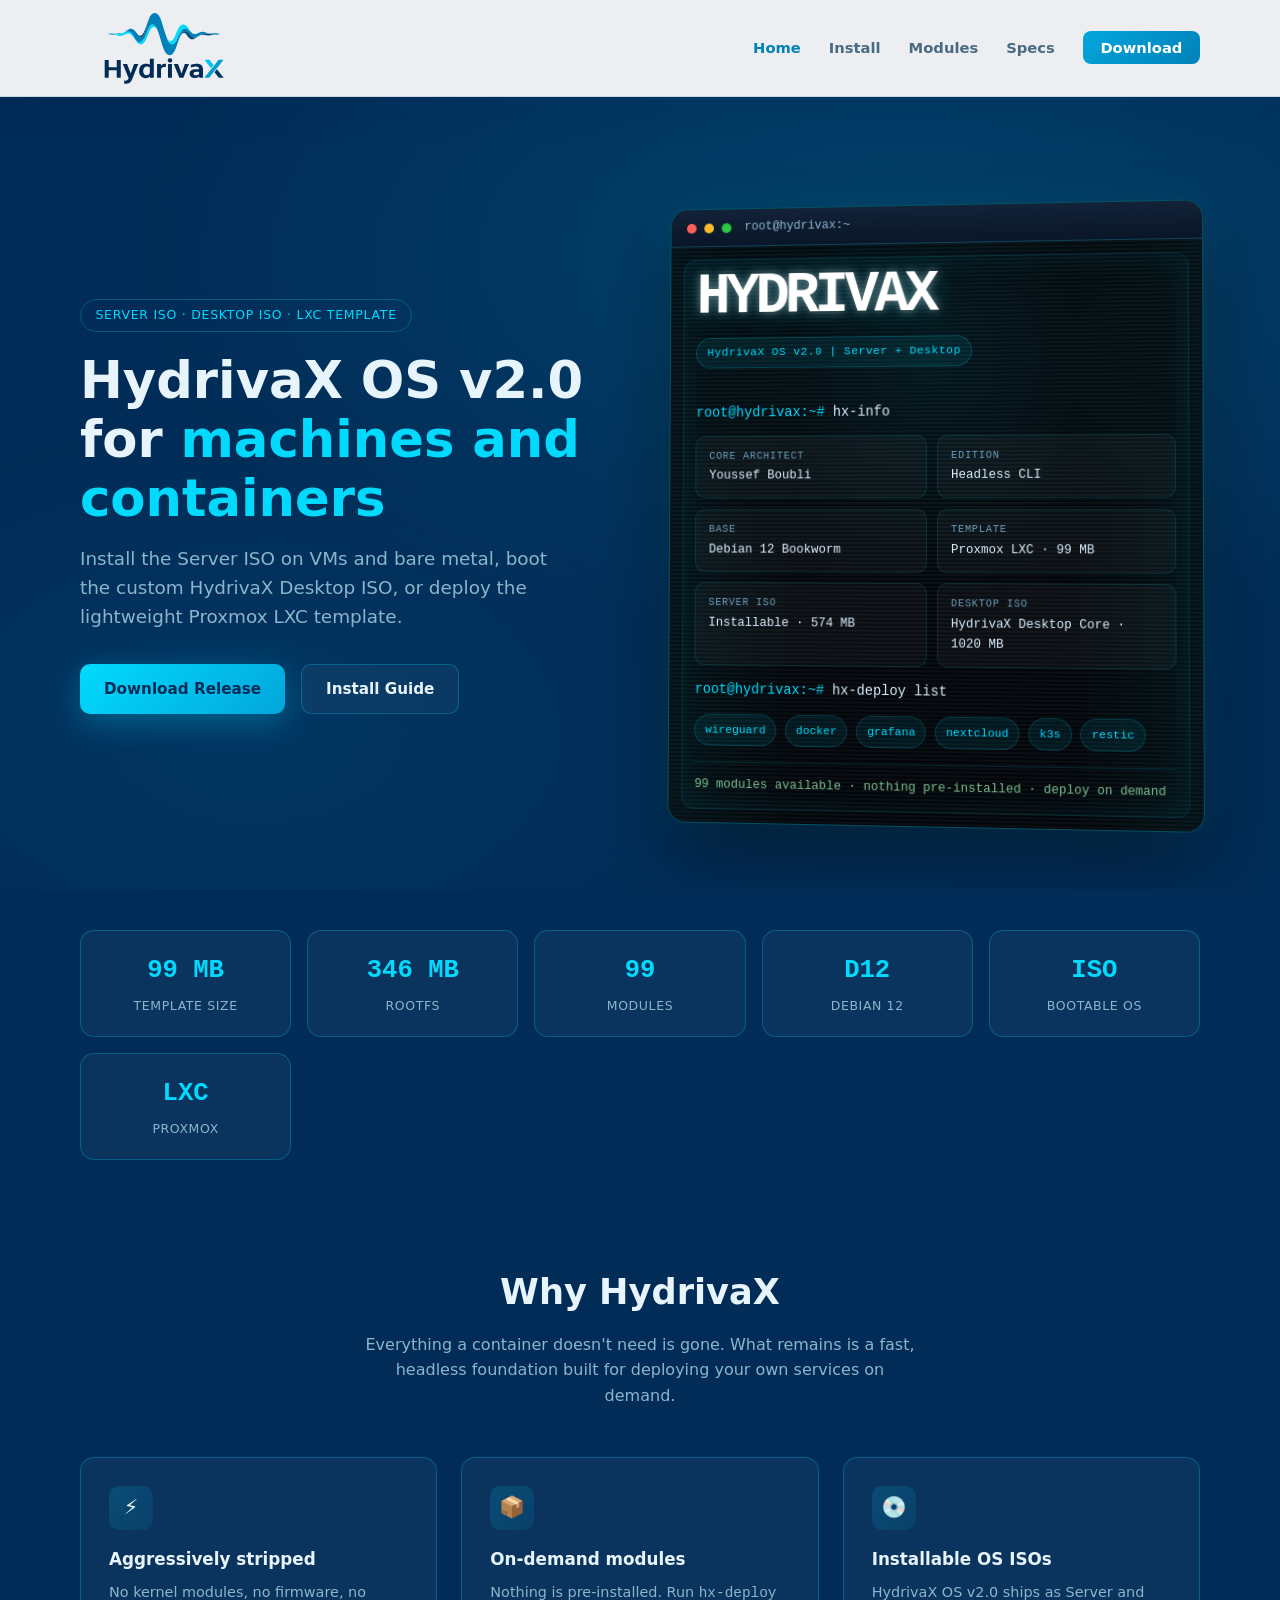
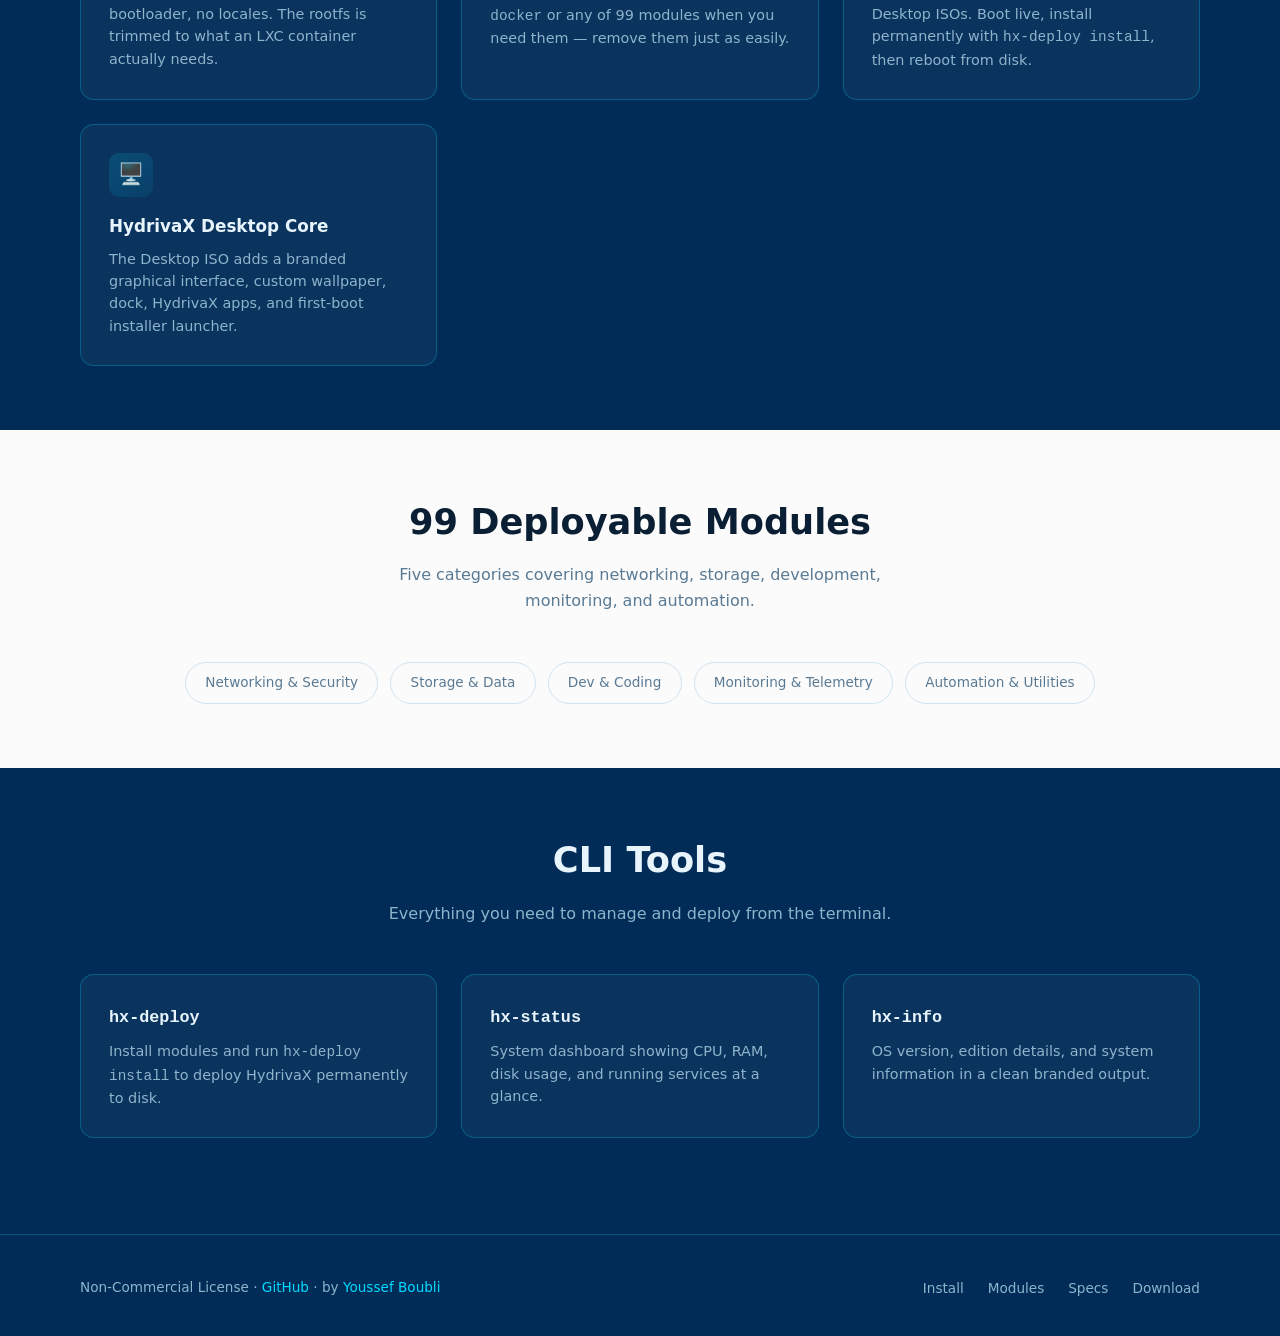
==== docs/index.html @ 2fdd62e4 "Release HydrivaX OS v2.0 server and desktop ISOs" ====
<!DOCTYPE html>
<html lang="en">
<head>
  <meta charset="UTF-8">
  <meta name="viewport" content="width=device-width, initial-scale=1.0">
  <title>HydrivaX — Lightweight Server, Desktop, and LXC Infrastructure OS</title>
  <meta name="description" content="HydrivaX OS v2.0 ships as installable Server and Desktop ISOs plus a Proxmox LXC template.">
  <meta property="og:title" content="HydrivaX">
  <meta property="og:description" content="Installable HydrivaX OS v2.0 Server/Desktop ISOs and lightweight Proxmox LXC template.">
  <meta property="og:image" content="assets/images/og-image.svg">
  <link rel="icon" href="assets/images/favicon.svg" type="image/svg+xml">
  <link rel="stylesheet" href="css/styles.css">
</head>
<body>

<nav class="site-nav">
  <div class="container nav-inner">
    <a href="index.html" class="nav-brand" aria-label="HydrivaX home">
      <img src="assets/images/navbar-logo.svg" alt="HydrivaX">
    </a>
    <button class="nav-toggle" aria-label="Menu" onclick="document.querySelector('.nav-links').classList.toggle('open')">☰</button>
    <ul class="nav-links">
      <li><a href="index.html" class="active">Home</a></li>
      <li><a href="install.html">Install</a></li>
      <li><a href="modules.html">Modules</a></li>
      <li><a href="specs.html">Specs</a></li>
      <li><a href="download.html" class="nav-cta">Download</a></li>
    </ul>
  </div>
</nav>

<section class="hero">
  <div class="container hero-grid">
    <div class="hero-content">
      <span class="hero-badge">Server ISO · Desktop ISO · LXC Template</span>
      <h1>HydrivaX OS v2.0 for <span>machines and containers</span></h1>
      <p class="hero-tagline">Install the Server ISO on VMs and bare metal, boot the custom HydrivaX Desktop ISO, or deploy the lightweight Proxmox LXC template.</p>
      <div class="hero-actions">
        <a href="download.html" class="btn btn-primary">Download Release</a>
        <a href="install.html" class="btn btn-ghost">Install Guide</a>
      </div>
    </div>
    <div class="hero-visual cli-showcase terminal-frame hero-terminal">
      <div class="terminal-titlebar">
        <span></span><span></span><span></span>
        <strong>root@hydrivax:~</strong>
      </div>
      <div class="terminal-screen">
        <div class="terminal-content" aria-label="HydrivaX CLI preview">
          <div class="terminal-ascii">HYDRIVAX</div>
          <div class="terminal-subtitle">HydrivaX OS v2.0 | Server + Desktop</div>

          <div class="terminal-command"><span>root@hydrivax:~#</span> hx-info</div>
          <div class="terminal-output">
            <div><span>Core Architect</span> Youssef Boubli</div>
            <div><span>Edition</span> Headless CLI</div>
            <div><span>Base</span> Debian 12 Bookworm</div>
            <div><span>Template</span> Proxmox LXC · 99 MB</div>
            <div><span>Server ISO</span> Installable · 574 MB</div>
            <div><span>Desktop ISO</span> HydrivaX Desktop Core · 1020 MB</div>
          </div>

          <div class="terminal-command"><span>root@hydrivax:~#</span> hx-deploy list</div>
          <div class="terminal-modules">
            <span>wireguard</span>
            <span>docker</span>
            <span>grafana</span>
            <span>nextcloud</span>
            <span>k3s</span>
            <span>restic</span>
          </div>
          <div class="terminal-status">99 modules available · nothing pre-installed · deploy on demand</div>
        </div>
      </div>
    </div>
  </div>
</section>

<div class="container stats-bar">
  <div class="stat-card">
    <div class="stat-value">99 MB</div>
    <div class="stat-label">Template Size</div>
  </div>
  <div class="stat-card">
    <div class="stat-value">346 MB</div>
    <div class="stat-label">Rootfs</div>
  </div>
  <div class="stat-card">
    <div class="stat-value">99</div>
    <div class="stat-label">Modules</div>
  </div>
  <div class="stat-card">
    <div class="stat-value">D12</div>
    <div class="stat-label">Debian 12</div>
  </div>
  <div class="stat-card">
    <div class="stat-value">ISO</div>
    <div class="stat-label">Bootable OS</div>
  </div>
  <div class="stat-card">
    <div class="stat-value">LXC</div>
    <div class="stat-label">Proxmox</div>
  </div>
</div>

<section class="section">
  <div class="container">
    <div class="section-header">
      <h2>Why HydrivaX</h2>
      <p>Everything a container doesn't need is gone. What remains is a fast, headless foundation built for deploying your own services on demand.</p>
    </div>
    <div class="features-grid">
      <div class="feature-card">
        <div class="feature-icon">⚡</div>
        <h3>Aggressively stripped</h3>
        <p>No kernel modules, no firmware, no bootloader, no locales. The rootfs is trimmed to what an LXC container actually needs.</p>
      </div>
      <div class="feature-card">
        <div class="feature-icon">📦</div>
        <h3>On-demand modules</h3>
        <p>Nothing is pre-installed. Run <code>hx-deploy docker</code> or any of 99 modules when you need them — remove them just as easily.</p>
      </div>
      <div class="feature-card">
        <div class="feature-icon">💿</div>
        <h3>Installable OS ISOs</h3>
        <p>HydrivaX OS v2.0 ships as Server and Desktop ISOs. Boot live, install permanently with <code>hx-deploy install</code>, then reboot from disk.</p>
      </div>
      <div class="feature-card">
        <div class="feature-icon">🖥️</div>
        <h3>HydrivaX Desktop Core</h3>
        <p>The Desktop ISO adds a branded graphical interface, custom wallpaper, dock, HydrivaX apps, and first-boot installer launcher.</p>
      </div>
    </div>
  </div>
</section>

<section class="section section-light">
  <div class="container">
    <div class="section-header">
      <h2>99 Deployable Modules</h2>
      <p>Five categories covering networking, storage, development, monitoring, and automation.</p>
    </div>
    <div class="categories">
      <a href="modules.html#networking" class="category-pill">Networking &amp; Security</a>
      <a href="modules.html#storage" class="category-pill">Storage &amp; Data</a>
      <a href="modules.html#dev" class="category-pill">Dev &amp; Coding</a>
      <a href="modules.html#monitoring" class="category-pill">Monitoring &amp; Telemetry</a>
      <a href="modules.html#automation" class="category-pill">Automation &amp; Utilities</a>
    </div>
  </div>
</section>

<section class="section">
  <div class="container">
    <div class="section-header">
      <h2>CLI Tools</h2>
      <p>Everything you need to manage and deploy from the terminal.</p>
    </div>
    <div class="features-grid">
      <div class="feature-card">
        <h3><code>hx-deploy</code></h3>
        <p>Install modules and run <code>hx-deploy install</code> to deploy HydrivaX permanently to disk.</p>
      </div>
      <div class="feature-card">
        <h3><code>hx-status</code></h3>
        <p>System dashboard showing CPU, RAM, disk usage, and running services at a glance.</p>
      </div>
      <div class="feature-card">
        <h3><code>hx-info</code></h3>
        <p>OS version, edition details, and system information in a clean branded output.</p>
      </div>
    </div>
  </div>
</section>

<footer class="site-footer">
  <div class="container footer-inner">
    <p>Non-Commercial License · <a href="https://github.com/boubli/HydrivaX">GitHub</a> · by <a href="https://github.com/boubli">Youssef Boubli</a></p>
    <ul class="footer-links">
      <li><a href="install.html">Install</a></li>
      <li><a href="modules.html">Modules</a></li>
      <li><a href="specs.html">Specs</a></li>
      <li><a href="download.html">Download</a></li>
    </ul>
  </div>
</footer>

</body>
</html>
---- docs/css/styles.css ----
:root {
  --navy-deep: #012C57;
  --navy-mid: #013868;
  --navy-soft: #014C81;
  --cyan-bright: #01DAFE;
  --cyan-mid: #01C5F6;
  --cyan-deep: #03A6DC;
  --blue-accent: #0181B9;
  --bg-light: #FBFBFB;
  --bg-card: rgba(255, 255, 255, 0.04);
  --text-primary: #e8f4fc;
  --text-muted: #8eb4cc;
  --text-dark: #0a1f33;
  --border-glow: rgba(1, 218, 254, 0.25);
  --radius: 14px;
  --radius-lg: 22px;
  --shadow: 0 24px 80px rgba(1, 44, 87, 0.35);
  --font-sans: "Segoe UI", system-ui, -apple-system, sans-serif;
  --font-mono: "Cascadia Code", "JetBrains Mono", "Fira Code", Consolas, monospace;
}

*, *::before, *::after { box-sizing: border-box; margin: 0; padding: 0; }

html { scroll-behavior: smooth; }

body {
  font-family: var(--font-sans);
  background: var(--navy-deep);
  color: var(--text-primary);
  line-height: 1.6;
  min-height: 100vh;
}

a { color: var(--cyan-bright); text-decoration: none; transition: color 0.2s; }
a:hover { color: #fff; }

img { max-width: 100%; height: auto; display: block; }

.container {
  width: min(1120px, 92vw);
  margin: 0 auto;
}

/* ── Nav ── */
.site-nav {
  position: sticky;
  top: 0;
  z-index: 100;
  backdrop-filter: blur(18px);
  background: rgba(251, 251, 251, 0.94);
  border-bottom: 1px solid rgba(1, 76, 129, 0.14);
  box-shadow: 0 10px 40px rgba(1, 44, 87, 0.08);
}

.nav-inner {
  display: flex;
  align-items: center;
  justify-content: space-between;
  min-height: 92px;
  padding: 0.7rem 0;
  gap: 1.5rem;
}

.nav-brand {
  display: flex;
  align-items: center;
  flex-shrink: 0;
}

.nav-brand img {
  display: block;
  height: 74px;
  width: auto;
  max-width: none;
}

.nav-links {
  display: flex;
  gap: 1.75rem;
  list-style: none;
}

.nav-links a {
  color: #496a82;
  font-size: 0.92rem;
  font-weight: 650;
}

.nav-links a:hover,
.nav-links a.active { color: var(--blue-accent); }

.nav-cta {
  padding: 0.5rem 1.1rem;
  background: linear-gradient(135deg, var(--cyan-deep), var(--blue-accent));
  color: #fff !important;
  border-radius: 8px;
  font-size: 0.88rem;
  font-weight: 600;
}

.nav-cta:hover { opacity: 0.9; color: #fff !important; }

.nav-toggle {
  display: none;
  background: #fff;
  border: 1px solid #d0e4f0;
  color: var(--navy-deep);
  padding: 0.4rem 0.7rem;
  border-radius: 6px;
  cursor: pointer;
  font-size: 1.2rem;
}

/* ── Hero ── */
.hero {
  position: relative;
  padding: 5.6rem 0 4rem;
  overflow: hidden;
}

.hero::before {
  content: "";
  position: absolute;
  inset: 0;
  background:
    radial-gradient(ellipse 60% 50% at 70% 20%, rgba(1, 218, 254, 0.12), transparent),
    radial-gradient(ellipse 40% 40% at 20% 80%, rgba(3, 166, 220, 0.08), transparent);
  pointer-events: none;
}

.hero-grid {
  display: grid;
  grid-template-columns: 1fr 1fr;
  gap: 3rem;
  align-items: center;
  position: relative;
}

.hero-badge {
  display: inline-block;
  padding: 0.35rem 0.9rem;
  border: 1px solid var(--border-glow);
  border-radius: 999px;
  font-size: 0.78rem;
  color: var(--cyan-bright);
  letter-spacing: 0.06em;
  text-transform: uppercase;
  margin-bottom: 1.2rem;
}

.hero h1 {
  font-size: clamp(2.2rem, 5vw, 3.2rem);
  font-weight: 700;
  line-height: 1.15;
  margin-bottom: 1rem;
}

.hero h1 span { color: var(--cyan-bright); }

.hero-tagline {
  font-size: 1.15rem;
  color: var(--text-muted);
  max-width: 480px;
  margin-bottom: 2rem;
}

.hero-actions { display: flex; gap: 1rem; flex-wrap: wrap; }

.btn {
  display: inline-flex;
  align-items: center;
  gap: 0.5rem;
  padding: 0.75rem 1.5rem;
  border-radius: 10px;
  font-weight: 600;
  font-size: 0.95rem;
  transition: transform 0.2s, box-shadow 0.2s;
}

.btn:hover { transform: translateY(-2px); }

.btn-primary {
  background: linear-gradient(135deg, var(--cyan-bright), var(--cyan-deep));
  color: var(--navy-deep) !important;
  box-shadow: 0 8px 32px rgba(1, 218, 254, 0.3);
}

.btn-primary:hover { color: var(--navy-deep) !important; }

.btn-ghost {
  border: 1px solid var(--border-glow);
  color: var(--text-primary) !important;
  background: var(--bg-card);
}

.btn-ghost:hover { border-color: var(--cyan-bright); color: #fff !important; }

.hero-visual {
  position: relative;
}

.hero-visual::before {
  content: "";
  position: absolute;
  inset: -18px;
  z-index: -1;
  background:
    radial-gradient(circle at 70% 20%, rgba(1, 218, 254, 0.26), transparent 42%),
    linear-gradient(135deg, rgba(1, 218, 254, 0.16), rgba(1, 44, 87, 0));
  filter: blur(20px);
}

/* ── Stats ── */
.stats-bar {
  display: grid;
  grid-template-columns: repeat(5, 1fr);
  gap: 1rem;
  padding: 2.5rem 0;
}

.stat-card {
  text-align: center;
  padding: 1.25rem 0.75rem;
  background: var(--bg-card);
  border: 1px solid var(--border-glow);
  border-radius: var(--radius);
}

.stat-value {
  font-size: 1.6rem;
  font-weight: 700;
  color: var(--cyan-bright);
  font-family: var(--font-mono);
}

.stat-label {
  font-size: 0.78rem;
  color: var(--text-muted);
  margin-top: 0.25rem;
  text-transform: uppercase;
  letter-spacing: 0.05em;
}

/* ── Sections ── */
.section {
  padding: 4rem 0;
}

.section-light {
  background: var(--bg-light);
  color: var(--text-dark);
}

.section-light a { color: var(--blue-accent); }
.section-light a:hover { color: var(--navy-deep); }

.section-header {
  text-align: center;
  margin-bottom: 3rem;
}

.section-header h2 {
  font-size: clamp(1.6rem, 3vw, 2.2rem);
  margin-bottom: 0.75rem;
}

.section-header p {
  color: var(--text-muted);
  max-width: 560px;
  margin: 0 auto;
}

.section-light .section-header p { color: #5a7a94; }

/* ── Feature cards ── */
.features-grid {
  display: grid;
  grid-template-columns: repeat(3, 1fr);
  gap: 1.5rem;
}

.feature-card {
  padding: 1.75rem;
  background: var(--bg-card);
  border: 1px solid var(--border-glow);
  border-radius: var(--radius);
  transition: border-color 0.2s, transform 0.2s;
}

.feature-card:hover {
  border-color: var(--cyan-bright);
  transform: translateY(-4px);
}

.section-light .feature-card {
  background: #fff;
  border-color: #e0ecf4;
  box-shadow: 0 4px 24px rgba(1, 44, 87, 0.06);
}

.feature-icon {
  width: 44px;
  height: 44px;
  display: flex;
  align-items: center;
  justify-content: center;
  background: linear-gradient(135deg, rgba(1, 218, 254, 0.15), rgba(3, 166, 220, 0.1));
  border-radius: 10px;
  font-size: 1.3rem;
  margin-bottom: 1rem;
}

.feature-card h3 {
  font-size: 1.05rem;
  margin-bottom: 0.5rem;
}

.feature-card p {
  font-size: 0.9rem;
  color: var(--text-muted);
  line-height: 1.55;
}

.section-light .feature-card p { color: #5a7a94; }

/* ── Category pills ── */
.categories {
  display: flex;
  flex-wrap: wrap;
  gap: 0.75rem;
  justify-content: center;
}

.category-pill {
  padding: 0.6rem 1.2rem;
  border: 1px solid var(--border-glow);
  border-radius: 999px;
  font-size: 0.85rem;
  color: var(--text-muted);
  transition: all 0.2s;
}

.category-pill:hover,
.category-pill.active {
  border-color: var(--cyan-bright);
  color: var(--cyan-bright);
  background: rgba(1, 218, 254, 0.08);
}

.section-light .category-pill {
  border-color: #d0e4f0;
  color: #5a7a94;
}

.section-light .category-pill:hover,
.section-light .category-pill.active {
  border-color: var(--blue-accent);
  color: var(--blue-accent);
  background: rgba(1, 129, 185, 0.06);
}

/* ── Page header ── */
.page-hero {
  padding: 3.5rem 0 2rem;
  text-align: center;
}

.page-hero h1 {
  font-size: clamp(1.8rem, 4vw, 2.6rem);
  margin-bottom: 0.75rem;
}

.page-hero p {
  color: var(--text-muted);
  max-width: 600px;
  margin: 0 auto;
  font-size: 1.05rem;
}

/* ── Install steps ── */
.steps {
  display: grid;
  gap: 1.5rem;
  max-width: 720px;
  margin: 0 auto;
}

.step {
  display: flex;
  gap: 1.25rem;
  padding: 1.5rem;
  background: var(--bg-card);
  border: 1px solid var(--border-glow);
  border-radius: var(--radius);
}

.step-num {
  flex-shrink: 0;
  width: 36px;
  height: 36px;
  display: flex;
  align-items: center;
  justify-content: center;
  background: linear-gradient(135deg, var(--cyan-deep), var(--blue-accent));
  color: #fff;
  border-radius: 50%;
  font-weight: 700;
  font-size: 0.9rem;
}

.step h3 { margin-bottom: 0.4rem; font-size: 1rem; }
.step p { font-size: 0.9rem; color: var(--text-muted); }

.section-light .step {
  background: #ffffff;
  border-color: rgba(1, 76, 129, 0.12);
  box-shadow: 0 4px 20px rgba(1, 44, 87, 0.04);
}
.section-light .step p {
  color: #5a7a94;
}

/* ── Code blocks ── */
pre, code { font-family: var(--font-mono); }

.code-block {
  background: #0a1628;
  color: var(--text-primary);
  border: 1px solid var(--border-glow);
  border-radius: var(--radius);
  padding: 1.25rem 1.5rem;
  overflow-x: auto;
  font-size: 0.85rem;
  line-height: 1.7;
  margin-top: 0.75rem;
}

.code-block .prompt { color: var(--cyan-bright); }
.code-block .comment { color: #5a7a94; }

/* ── Modules ── */
.module-search {
  width: 100%;
  max-width: 480px;
  margin: 0 auto 2.5rem;
  display: block;
  padding: 0.75rem 1.25rem;
  background: var(--bg-card);
  border: 1px solid var(--border-glow);
  border-radius: 10px;
  color: var(--text-primary);
  font-size: 0.95rem;
  outline: none;
}

.module-search:focus { border-color: var(--cyan-bright); }

.section-light .module-search {
  background: #fff;
  border-color: #d0e4f0;
  color: var(--text-dark);
}

.module-category {
  margin-bottom: 2.5rem;
}

.module-category h3 {
  font-size: 1.1rem;
  margin-bottom: 1rem;
  padding-bottom: 0.5rem;
  border-bottom: 1px solid var(--border-glow);
  color: var(--cyan-bright);
}

.section-light .module-category h3 {
  color: var(--blue-accent);
  border-color: #d0e4f0;
}

.module-grid {
  display: grid;
  grid-template-columns: repeat(auto-fill, minmax(220px, 1fr));
  gap: 0.75rem;
}

.module-item {
  padding: 0.7rem 1rem;
  background: var(--bg-card);
  border: 1px solid rgba(1, 218, 254, 0.12);
  border-radius: 8px;
  font-size: 0.85rem;
}

.module-item strong {
  color: var(--cyan-bright);
  font-family: var(--font-mono);
  font-size: 0.82rem;
}

.module-item span {
  display: block;
  color: var(--text-muted);
  font-size: 0.78rem;
  margin-top: 0.15rem;
}

.section-light .module-item {
  background: #fff;
  border-color: #e8f0f6;
}

.section-light .module-item strong { color: var(--navy-deep); }
.section-light .module-item span { color: #5a7a94; }

/* ── Specs table ── */
.specs-table {
  width: 100%;
  max-width: 640px;
  margin: 0 auto;
  border-collapse: collapse;
}

.specs-table tr {
  border-bottom: 1px solid var(--border-glow);
}

.specs-table td {
  padding: 1rem 0.5rem;
  font-size: 0.95rem;
}

.specs-table td:first-child {
  color: var(--text-muted);
  width: 40%;
}

.specs-table td:last-child {
  font-weight: 600;
  font-family: var(--font-mono);
  color: var(--cyan-bright);
}

.section-light .specs-table tr { border-color: #e0ecf4; }
.section-light .specs-table td:first-child { color: #5a7a94; }
.section-light .specs-table td:last-child { color: var(--navy-deep); }

/* ── Download card ── */
.download-card {
  max-width: 560px;
  margin: 0 auto;
  text-align: center;
  padding: 2.5rem;
  background: #ffffff;
  border: 1px solid rgba(1, 76, 129, 0.12);
  border-radius: var(--radius-lg);
  box-shadow: 0 10px 40px rgba(1, 44, 87, 0.08);
}

.download-card h2 {
  margin-bottom: 0.75rem;
  color: var(--navy-deep);
}

.download-card p {
  color: #5a7a94;
  margin-bottom: 1.5rem;
}

.download-meta {
  display: flex;
  justify-content: center;
  gap: 2rem;
  margin-top: 1.5rem;
  font-size: 0.85rem;
  color: #5a7a94;
}

.download-meta strong { color: var(--blue-accent); }

.download-grid {
  display: grid;
  grid-template-columns: repeat(auto-fit, minmax(280px, 1fr));
  gap: 2rem;
  max-width: 960px;
  margin: 0 auto;
}

.download-grid .download-card {
  max-width: none;
  position: relative;
}

.download-card--featured {
  border-color: var(--cyan-mid);
  box-shadow: 0 12px 48px rgba(1, 131, 185, 0.12);
}

.download-badge {
  position: absolute;
  top: 1rem;
  right: 1rem;
  font-size: 0.7rem;
  font-weight: 700;
  letter-spacing: 0.06em;
  text-transform: uppercase;
  color: var(--navy-deep);
  background: var(--cyan-bright);
  padding: 0.25rem 0.6rem;
  border-radius: 999px;
}

.download-note {
  margin-top: 1rem;
  font-size: 0.85rem;
  color: #5a7a94;
}

.download-note code {
  color: var(--blue-accent);
  font-size: 0.85rem;
}

/* ── CLI showcase ── */
.cli-showcase {
  margin-top: 1rem;
}

.terminal-frame {
  overflow: hidden;
  background: #050b12;
  border: 1px solid rgba(1, 218, 254, 0.34);
  border-radius: 18px;
  box-shadow:
    0 24px 70px rgba(0, 0, 0, 0.46),
    0 0 0 1px rgba(255, 255, 255, 0.05) inset,
    0 0 46px rgba(1, 218, 254, 0.12);
}

.terminal-titlebar {
  display: flex;
  align-items: center;
  gap: 0.5rem;
  height: 38px;
  padding: 0 1rem;
  background: linear-gradient(180deg, #122238, #0a1628);
  border-bottom: 1px solid rgba(1, 218, 254, 0.18);
}

.terminal-titlebar span {
  width: 10px;
  height: 10px;
  border-radius: 999px;
}

.terminal-titlebar span:nth-child(1) { background: #ff5f57; }
.terminal-titlebar span:nth-child(2) { background: #febc2e; }
.terminal-titlebar span:nth-child(3) { background: #28c840; }

.terminal-titlebar strong {
  margin-left: 0.35rem;
  color: #8eb4cc;
  font-family: var(--font-mono);
  font-size: 0.75rem;
  font-weight: 500;
}

.terminal-screen {
  position: relative;
  padding: 0;
  background:
    linear-gradient(rgba(255, 255, 255, 0.035) 50%, rgba(0, 0, 0, 0.035) 50%),
    #02060a;
  background-size: 100% 4px;
}

.terminal-screen::after {
  content: "";
  position: absolute;
  inset: 0;
  pointer-events: none;
  background:
    radial-gradient(circle at 50% 20%, rgba(1, 218, 254, 0.08), transparent 45%),
    linear-gradient(90deg, rgba(1, 218, 254, 0.05), transparent 24%, transparent 76%, rgba(1, 218, 254, 0.05));
  mix-blend-mode: screen;
}

.cli-showcase img {
  width: 100%;
  display: block;
  border-radius: 0;
  transform: scale(0.985);
  filter: contrast(1.08) saturate(1.05);
}

.hero-terminal {
  transform: perspective(1100px) rotateY(-4deg) rotateX(1deg);
}

.terminal-content {
  position: relative;
  z-index: 1;
  padding: 1.65rem;
  min-height: 390px;
  font-family: var(--font-mono);
}

.terminal-content::before {
  content: "";
  position: absolute;
  inset: 0.8rem;
  z-index: -1;
  border: 1px solid rgba(1, 218, 254, 0.14);
  border-radius: 12px;
  box-shadow: 0 0 34px rgba(1, 218, 254, 0.08) inset;
}

.terminal-ascii {
  color: #fff;
  font-size: clamp(2rem, 5vw, 3.65rem);
  font-weight: 900;
  line-height: 0.9;
  letter-spacing: -0.08em;
  text-shadow:
    0 0 10px rgba(255, 255, 255, 0.42),
    0 0 28px rgba(1, 218, 254, 0.35);
}

.terminal-subtitle {
  display: inline-flex;
  margin: 0.85rem 0 1.25rem;
  padding: 0.35rem 0.65rem;
  color: var(--cyan-bright);
  background: rgba(1, 218, 254, 0.08);
  border: 1px solid rgba(1, 218, 254, 0.2);
  border-radius: 999px;
  font-size: 0.72rem;
  letter-spacing: 0.04em;
}

.terminal-command {
  margin-top: 0.9rem;
  color: #dcefff;
  font-size: 0.86rem;
}

.terminal-command span {
  color: var(--cyan-bright);
}

.terminal-output {
  display: grid;
  grid-template-columns: repeat(2, minmax(0, 1fr));
  gap: 0.65rem;
  margin-top: 0.75rem;
}

.terminal-output div {
  padding: 0.7rem 0.8rem;
  background: rgba(255, 255, 255, 0.035);
  border: 1px solid rgba(1, 218, 254, 0.12);
  border-radius: 10px;
  color: #dcefff;
  font-size: 0.78rem;
}

.terminal-output span {
  display: block;
  margin-bottom: 0.2rem;
  color: #6d9dbb;
  font-size: 0.64rem;
  text-transform: uppercase;
  letter-spacing: 0.08em;
}

.terminal-modules {
  display: flex;
  flex-wrap: wrap;
  gap: 0.55rem;
  margin-top: 0.8rem;
}

.terminal-modules span {
  padding: 0.35rem 0.62rem;
  color: var(--cyan-bright);
  background: rgba(1, 218, 254, 0.08);
  border: 1px solid rgba(1, 218, 254, 0.18);
  border-radius: 999px;
  font-size: 0.72rem;
}

.terminal-status {
  margin-top: 1rem;
  padding-top: 0.85rem;
  border-top: 1px solid rgba(1, 218, 254, 0.16);
  color: #7bbf8e;
  font-size: 0.78rem;
}

/* ── Footer ── */
.site-footer {
  padding: 2.5rem 0;
  border-top: 1px solid var(--border-glow);
  margin-top: 2rem;
}

.footer-inner {
  display: flex;
  justify-content: space-between;
  align-items: center;
  flex-wrap: wrap;
  gap: 1rem;
}

.footer-inner p {
  font-size: 0.85rem;
  color: var(--text-muted);
}

.footer-links {
  display: flex;
  gap: 1.5rem;
  list-style: none;
}

.footer-links a {
  font-size: 0.85rem;
  color: var(--text-muted);
}

.footer-links a:hover { color: var(--cyan-bright); }

/* ── Responsive ── */
@media (max-width: 900px) {
  .hero-grid { grid-template-columns: 1fr; }
  .hero-visual { order: -1; max-width: 620px; margin: 0 auto; }
  .hero-terminal { transform: none; }
  .stats-bar { grid-template-columns: repeat(3, 1fr); }
  .features-grid { grid-template-columns: 1fr; }
}

@media (max-width: 640px) {
  .nav-links { display: none; }
  .nav-inner { min-height: 78px; }
  .nav-brand img { height: 60px; }
  .nav-links.open {
    display: flex;
    flex-direction: column;
    position: absolute;
    top: 100%;
    left: 0;
    right: 0;
    background: rgba(251, 251, 251, 0.98);
    padding: 1rem 1.5rem;
    border-bottom: 1px solid rgba(1, 76, 129, 0.14);
  }
  .nav-toggle { display: block; }
  .stats-bar { grid-template-columns: repeat(2, 1fr); }
  .hero { padding: 3rem 0 2rem; }
  .terminal-content { padding: 1.15rem; min-height: auto; }
  .terminal-output { grid-template-columns: 1fr; }
  .footer-inner { flex-direction: column; text-align: center; }
}
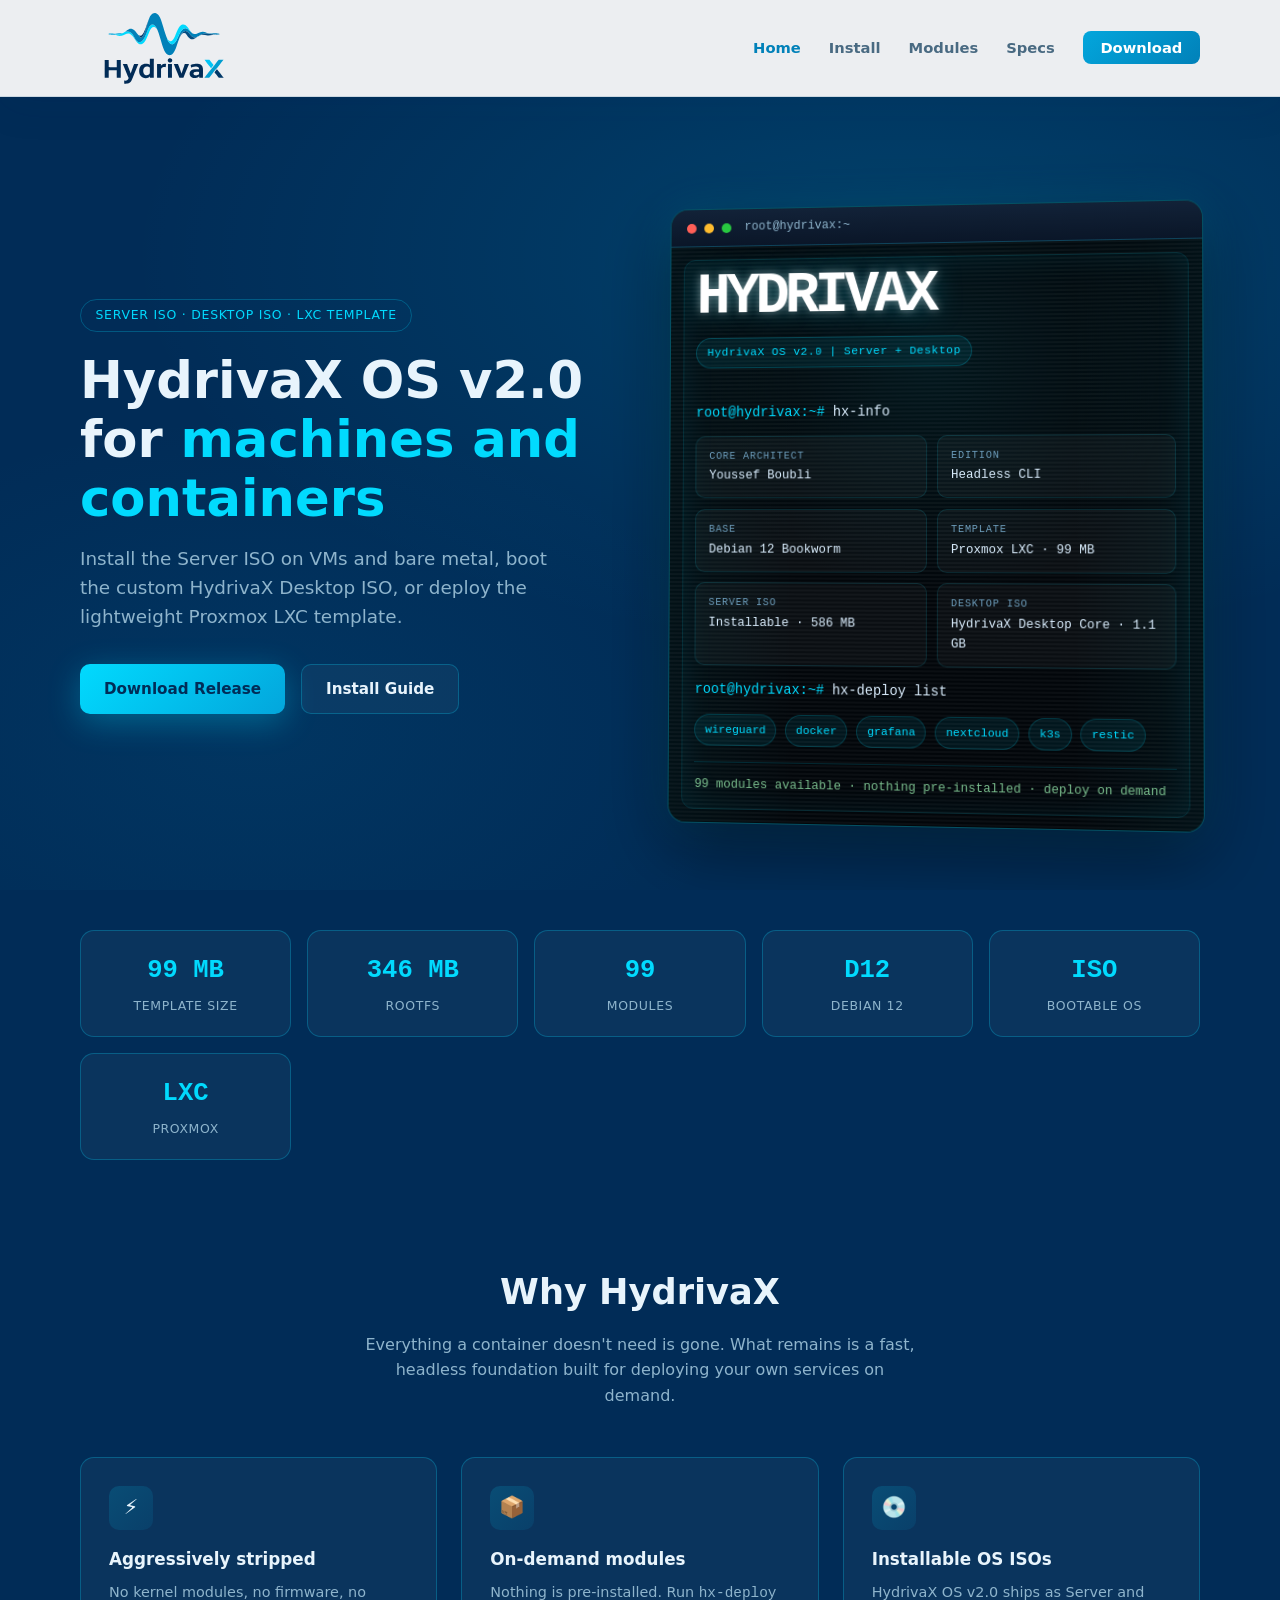
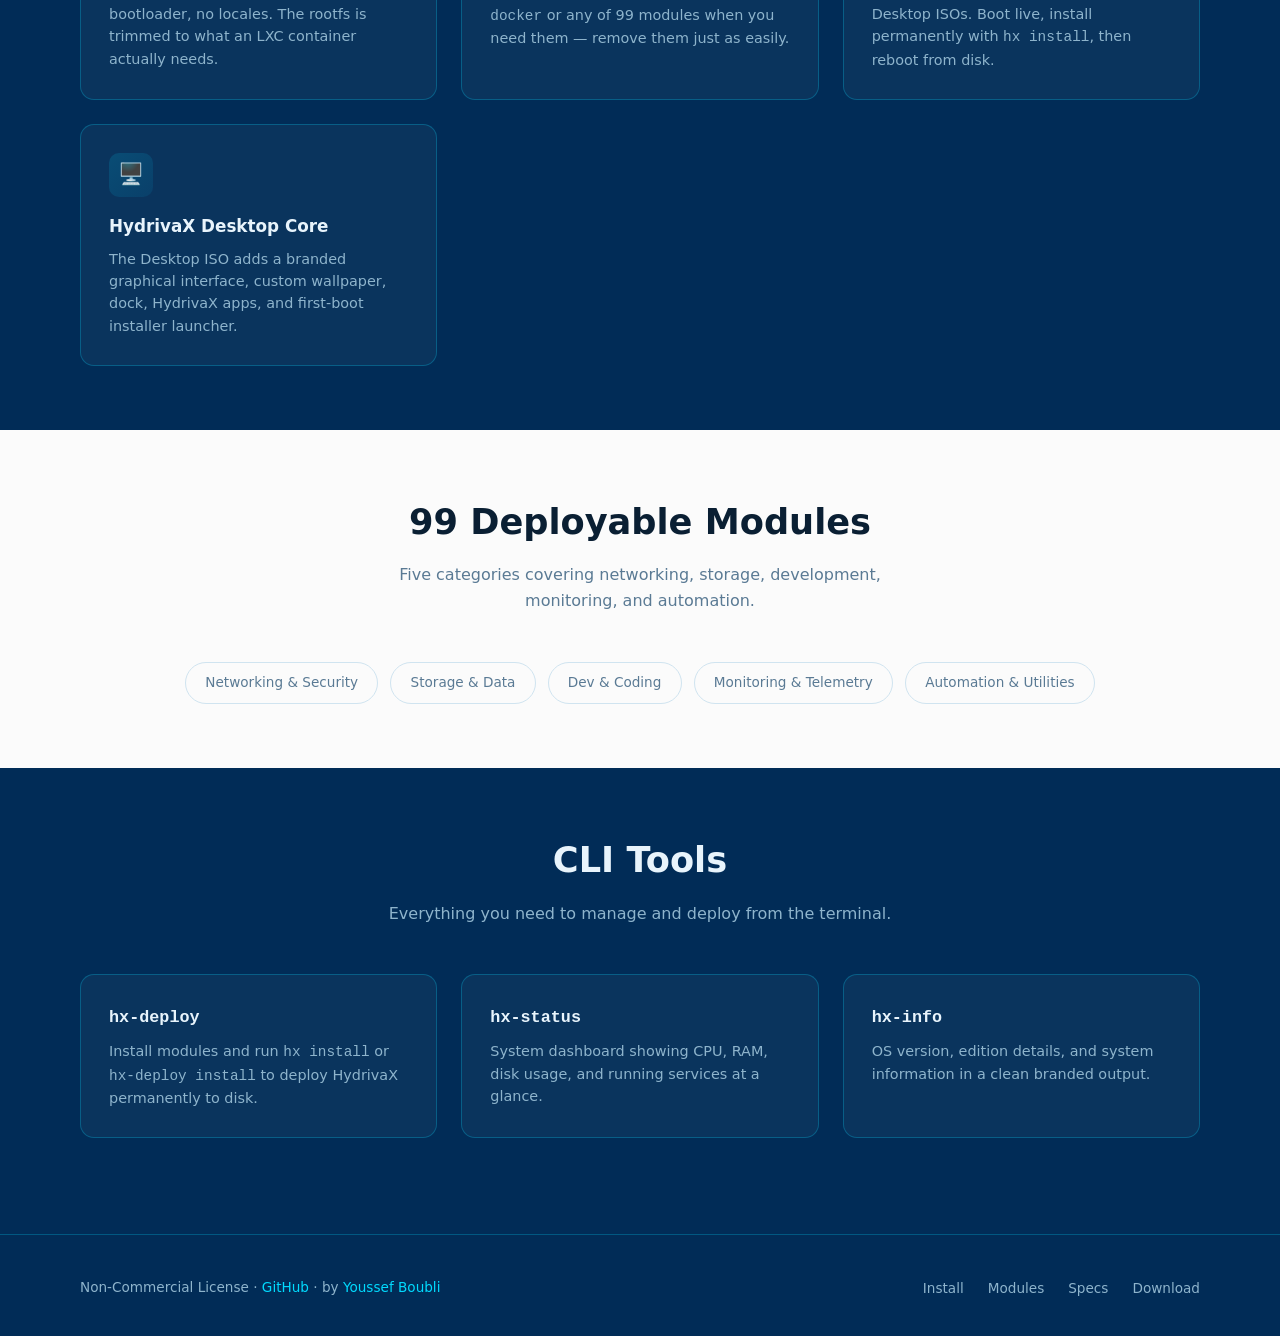
==== commit bcb2732b: "Release HydrivaX OS v2.0 server and desktop ISOs" ====
--- a/docs/index.html
+++ b/docs/index.html
@@ -56,8 +56,8 @@
             <div><span>Edition</span> Headless CLI</div>
             <div><span>Base</span> Debian 12 Bookworm</div>
             <div><span>Template</span> Proxmox LXC · 99 MB</div>
-            <div><span>Server ISO</span> Installable · 574 MB</div>
-            <div><span>Desktop ISO</span> HydrivaX Desktop Core · 1020 MB</div>
+            <div><span>Server ISO</span> Installable · 586 MB</div>
+            <div><span>Desktop ISO</span> HydrivaX Desktop Core · 1.1 GB</div>
           </div>
 
           <div class="terminal-command"><span>root@hydrivax:~#</span> hx-deploy list</div>
@@ -123,7 +123,7 @@
       <div class="feature-card">
         <div class="feature-icon">💿</div>
         <h3>Installable OS ISOs</h3>
-        <p>HydrivaX OS v2.0 ships as Server and Desktop ISOs. Boot live, install permanently with <code>hx-deploy install</code>, then reboot from disk.</p>
+        <p>HydrivaX OS v2.0 ships as Server and Desktop ISOs. Boot live, install permanently with <code>hx install</code>, then reboot from disk.</p>
       </div>
       <div class="feature-card">
         <div class="feature-icon">🖥️</div>
@@ -159,7 +159,7 @@
     <div class="features-grid">
       <div class="feature-card">
         <h3><code>hx-deploy</code></h3>
-        <p>Install modules and run <code>hx-deploy install</code> to deploy HydrivaX permanently to disk.</p>
+        <p>Install modules and run <code>hx install</code> or <code>hx-deploy install</code> to deploy HydrivaX permanently to disk.</p>
       </div>
       <div class="feature-card">
         <h3><code>hx-status</code></h3>
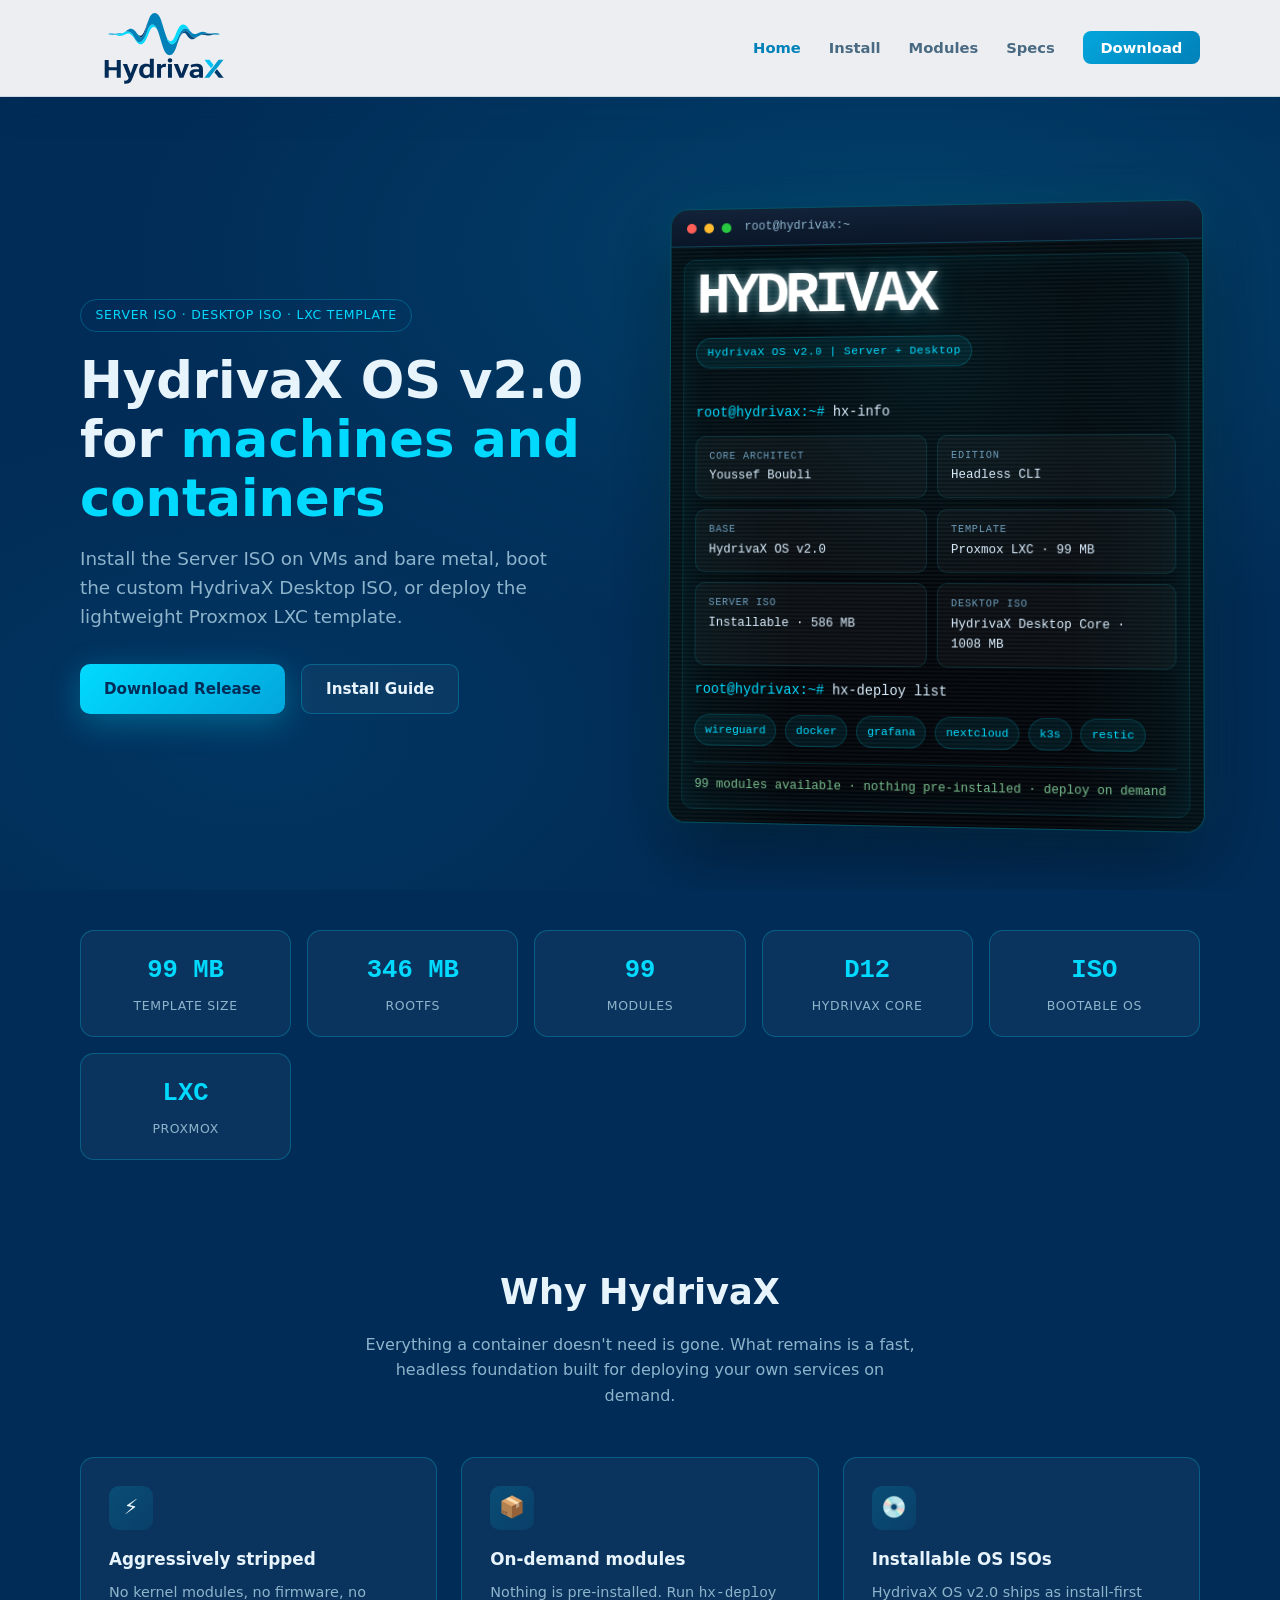
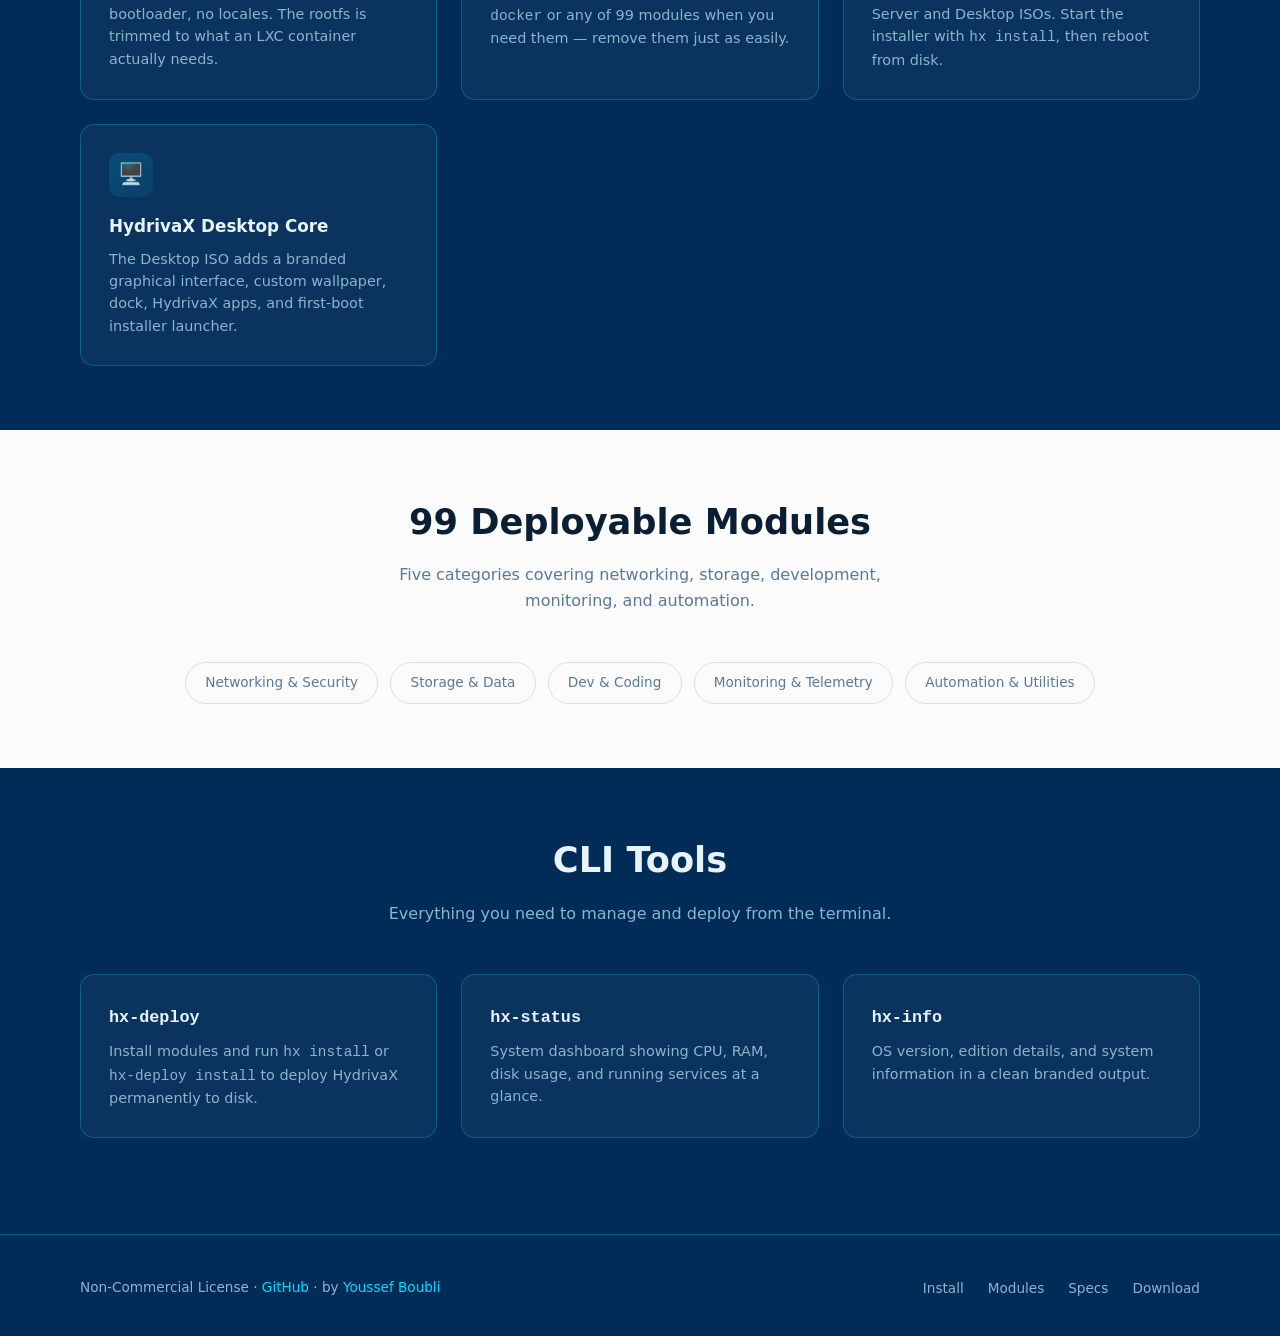
==== commit 467b83c6: "Update docs and checksums for rebuilt v2.0 ISOs" ====
--- a/docs/index.html
+++ b/docs/index.html
@@ -54,10 +54,10 @@
           <div class="terminal-output">
             <div><span>Core Architect</span> Youssef Boubli</div>
             <div><span>Edition</span> Headless CLI</div>
-            <div><span>Base</span> Debian 12 Bookworm</div>
+            <div><span>Base</span> HydrivaX OS v2.0</div>
             <div><span>Template</span> Proxmox LXC · 99 MB</div>
             <div><span>Server ISO</span> Installable · 586 MB</div>
-            <div><span>Desktop ISO</span> HydrivaX Desktop Core · 1.1 GB</div>
+            <div><span>Desktop ISO</span> HydrivaX Desktop Core · 1008 MB</div>
           </div>
 
           <div class="terminal-command"><span>root@hydrivax:~#</span> hx-deploy list</div>
@@ -91,7 +91,7 @@
   </div>
   <div class="stat-card">
     <div class="stat-value">D12</div>
-    <div class="stat-label">Debian 12</div>
+    <div class="stat-label">HydrivaX Core</div>
   </div>
   <div class="stat-card">
     <div class="stat-value">ISO</div>
@@ -123,7 +123,7 @@
       <div class="feature-card">
         <div class="feature-icon">💿</div>
         <h3>Installable OS ISOs</h3>
-        <p>HydrivaX OS v2.0 ships as Server and Desktop ISOs. Boot live, install permanently with <code>hx install</code>, then reboot from disk.</p>
+        <p>HydrivaX OS v2.0 ships as install-first Server and Desktop ISOs. Start the installer with <code>hx install</code>, then reboot from disk.</p>
       </div>
       <div class="feature-card">
         <div class="feature-icon">🖥️</div>
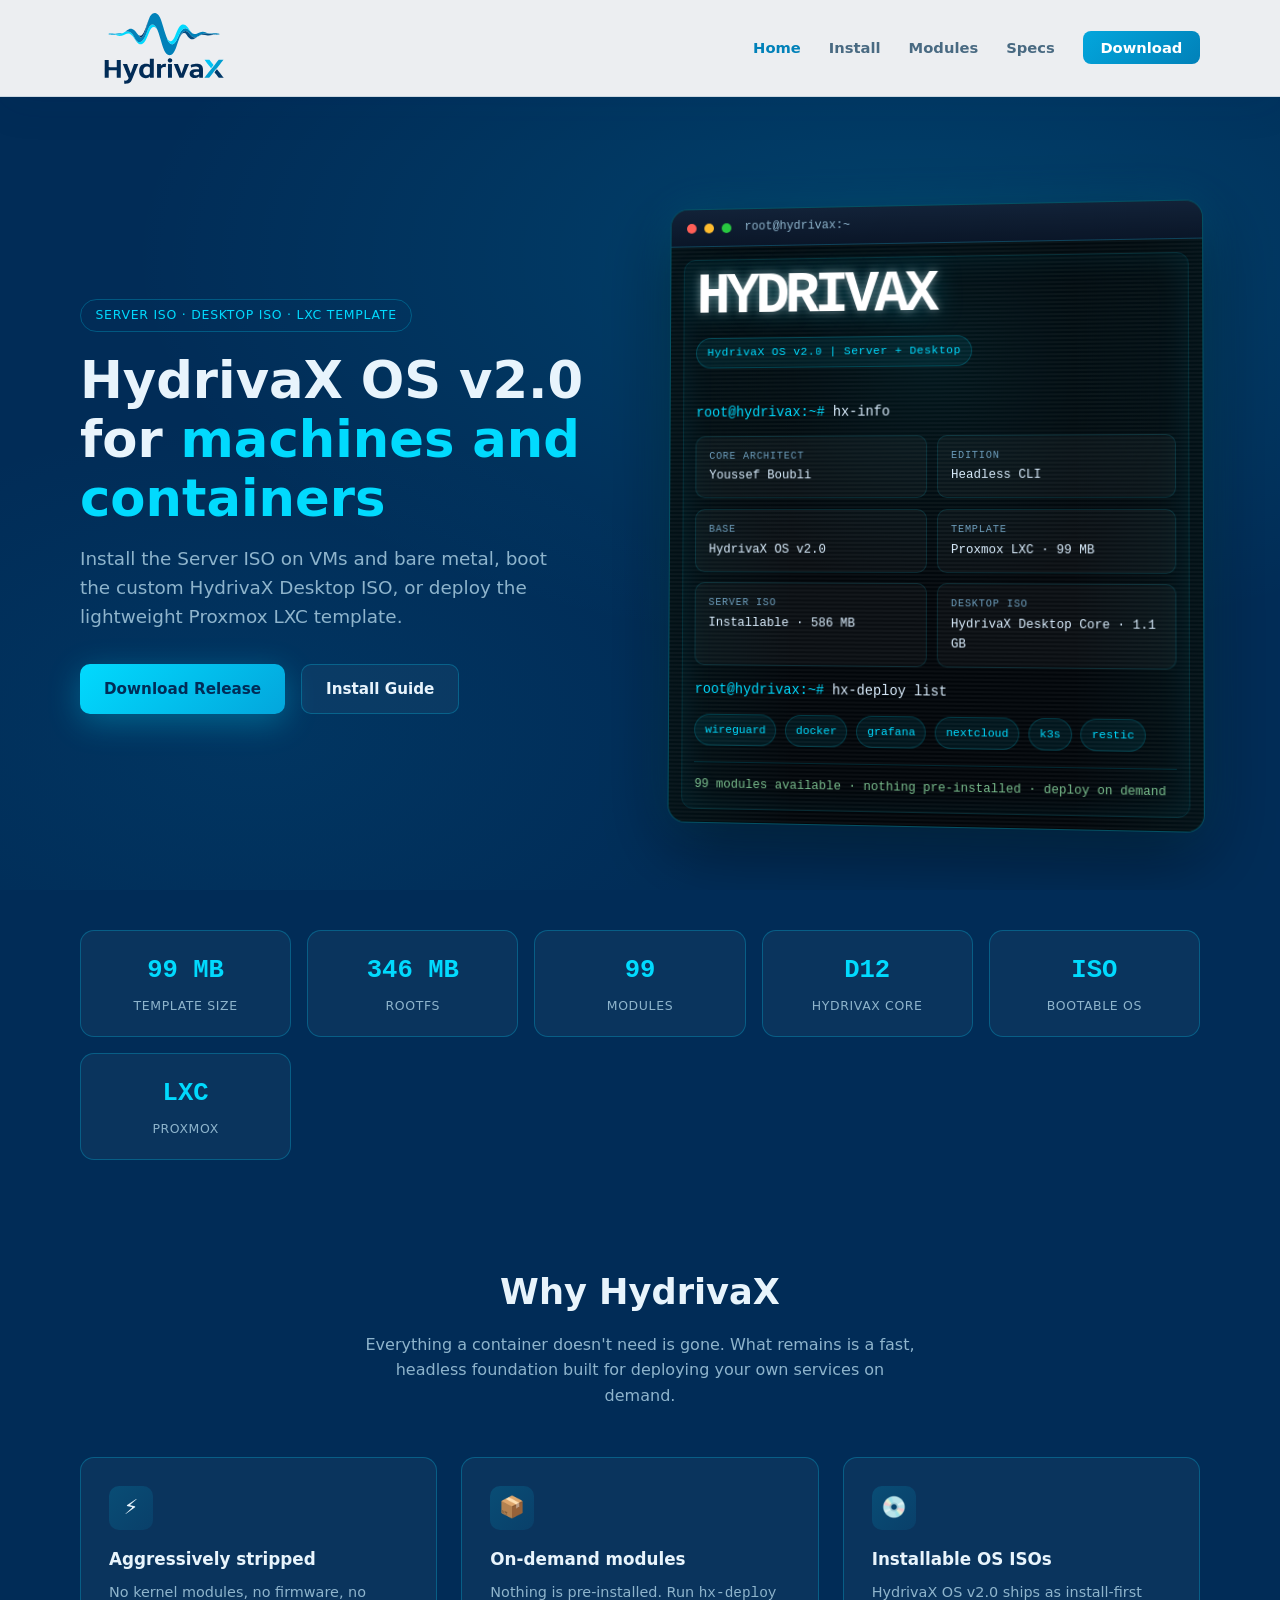
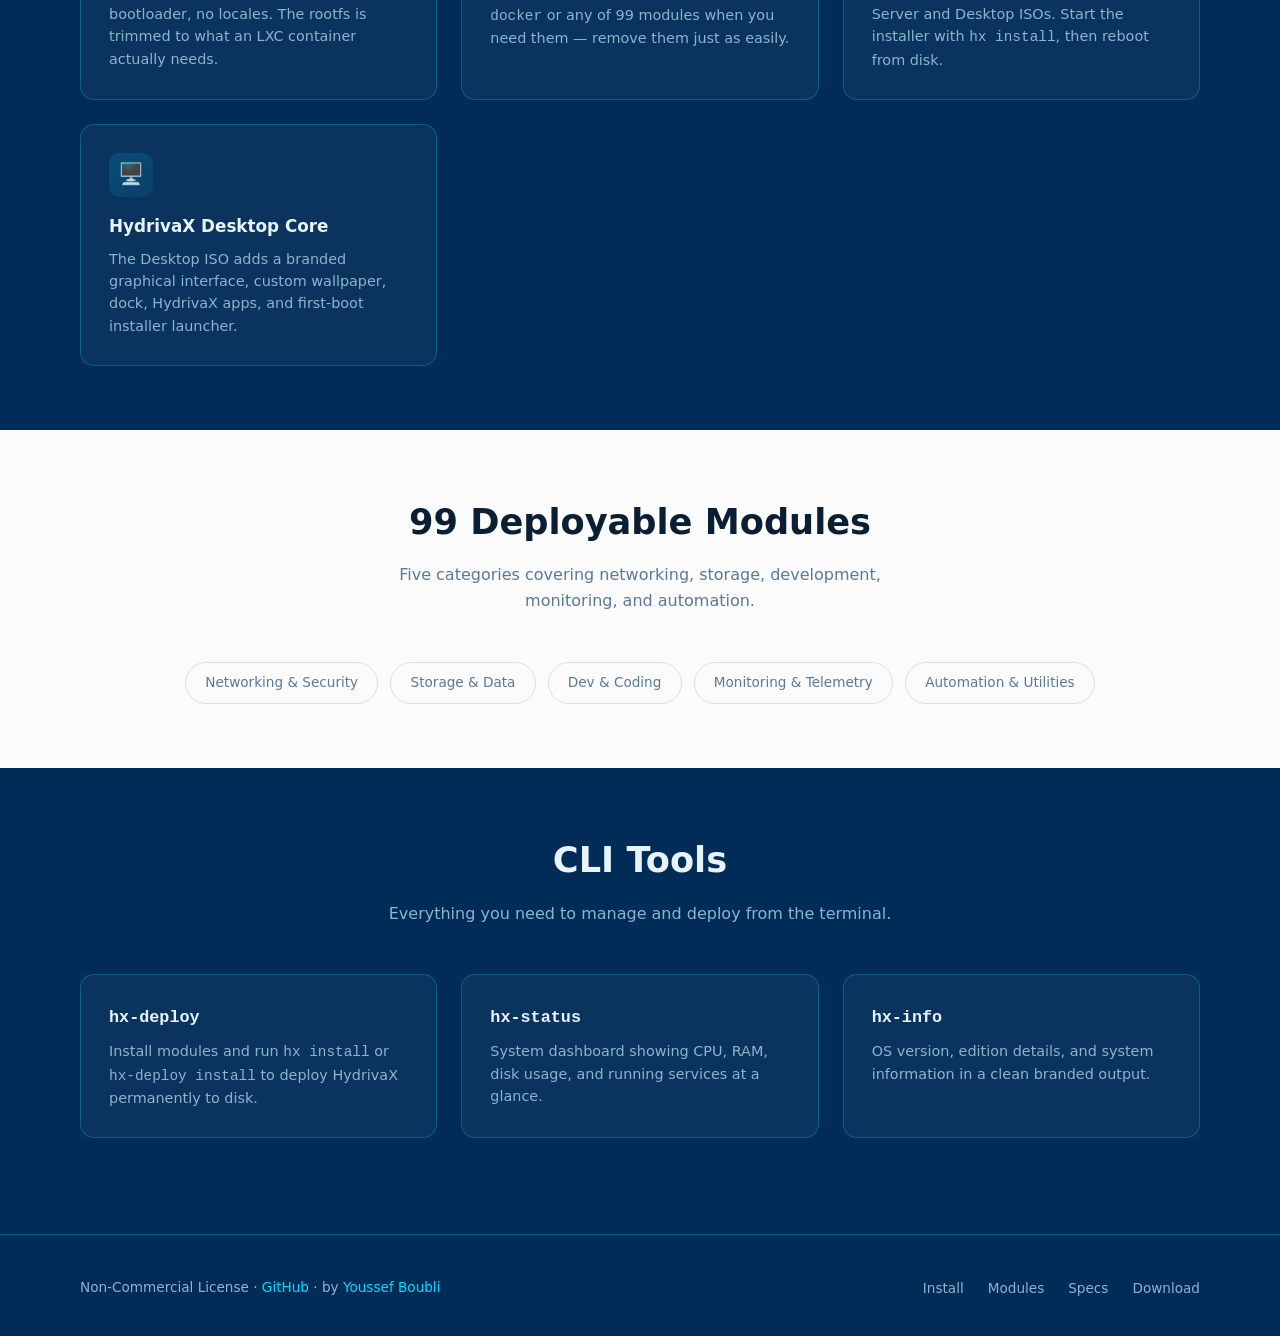
==== commit 11fbae58: "Update hashes and sizes for v2.0 release ISOs" ====
--- a/docs/index.html
+++ b/docs/index.html
@@ -57,7 +57,7 @@
             <div><span>Base</span> HydrivaX OS v2.0</div>
             <div><span>Template</span> Proxmox LXC · 99 MB</div>
             <div><span>Server ISO</span> Installable · 586 MB</div>
-            <div><span>Desktop ISO</span> HydrivaX Desktop Core · 1008 MB</div>
+            <div><span>Desktop ISO</span> HydrivaX Desktop Core · 1.1 GB</div>
           </div>
 
           <div class="terminal-command"><span>root@hydrivax:~#</span> hx-deploy list</div>
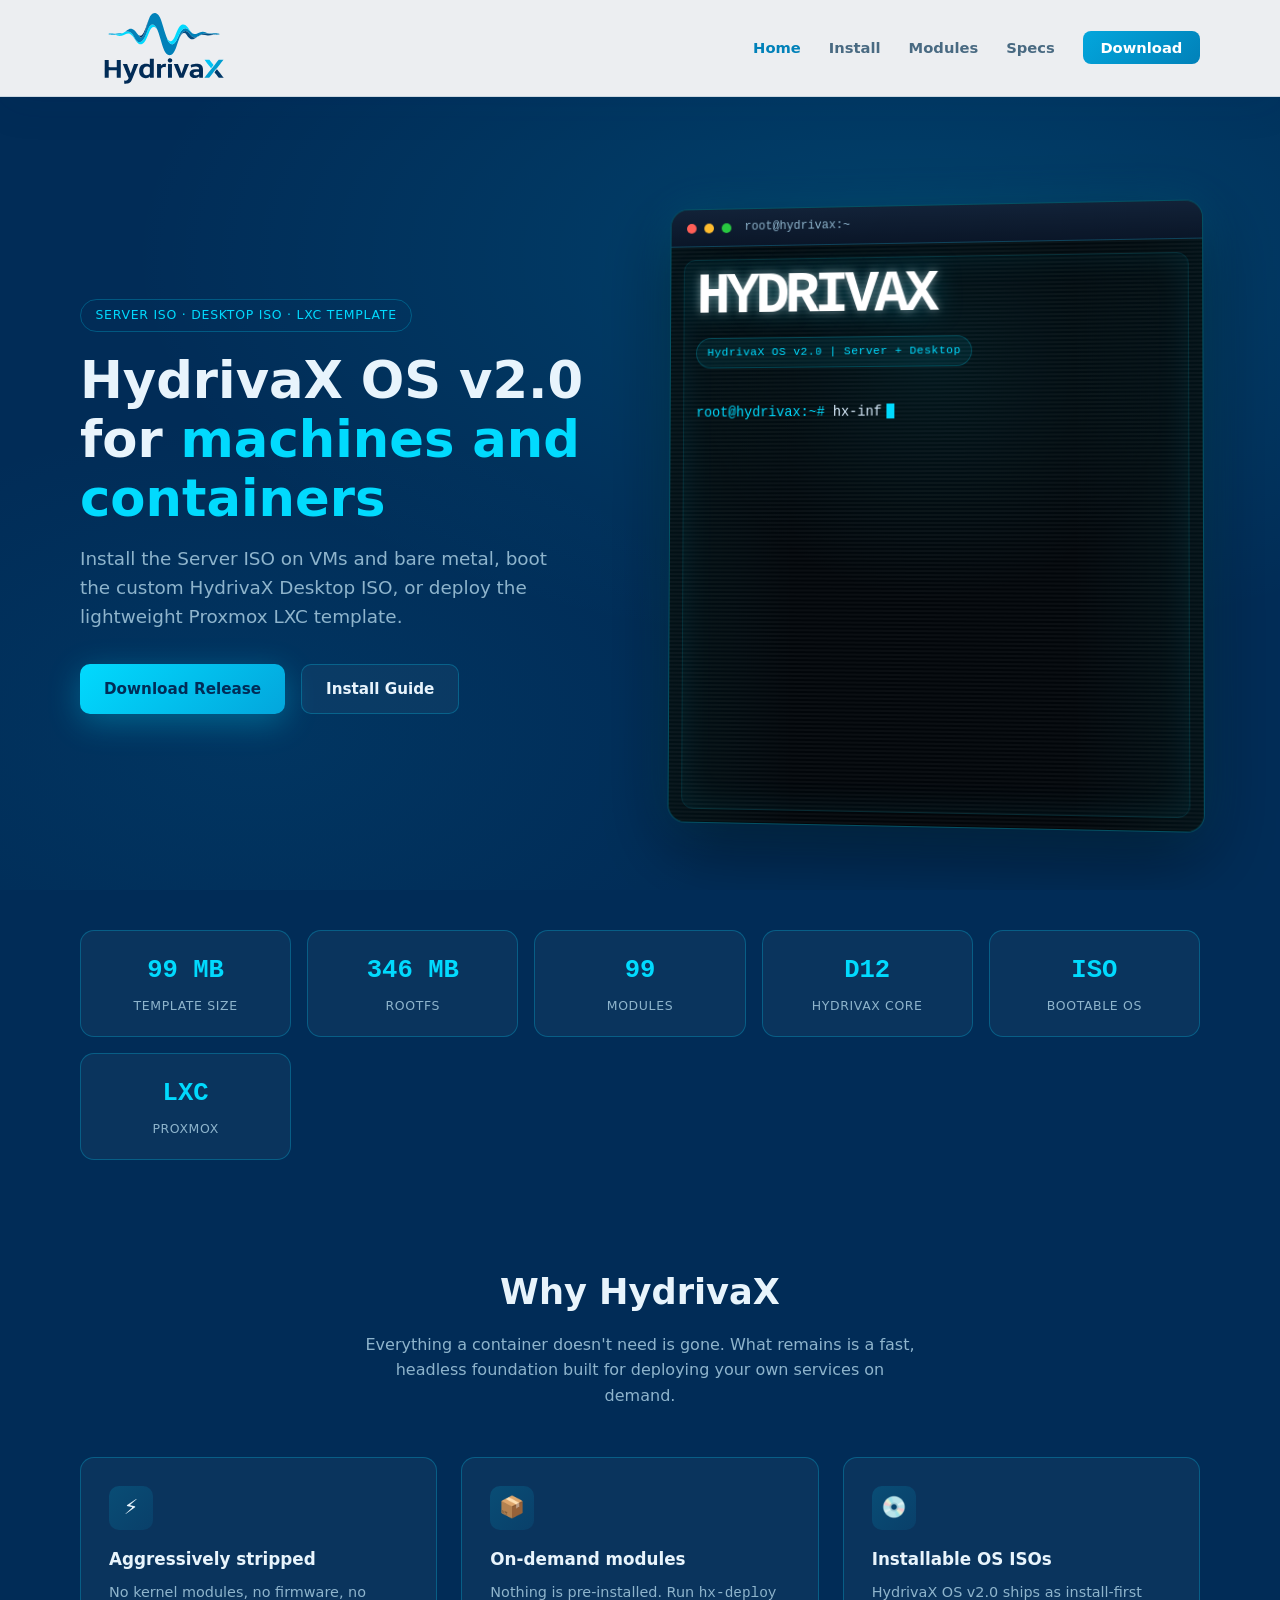
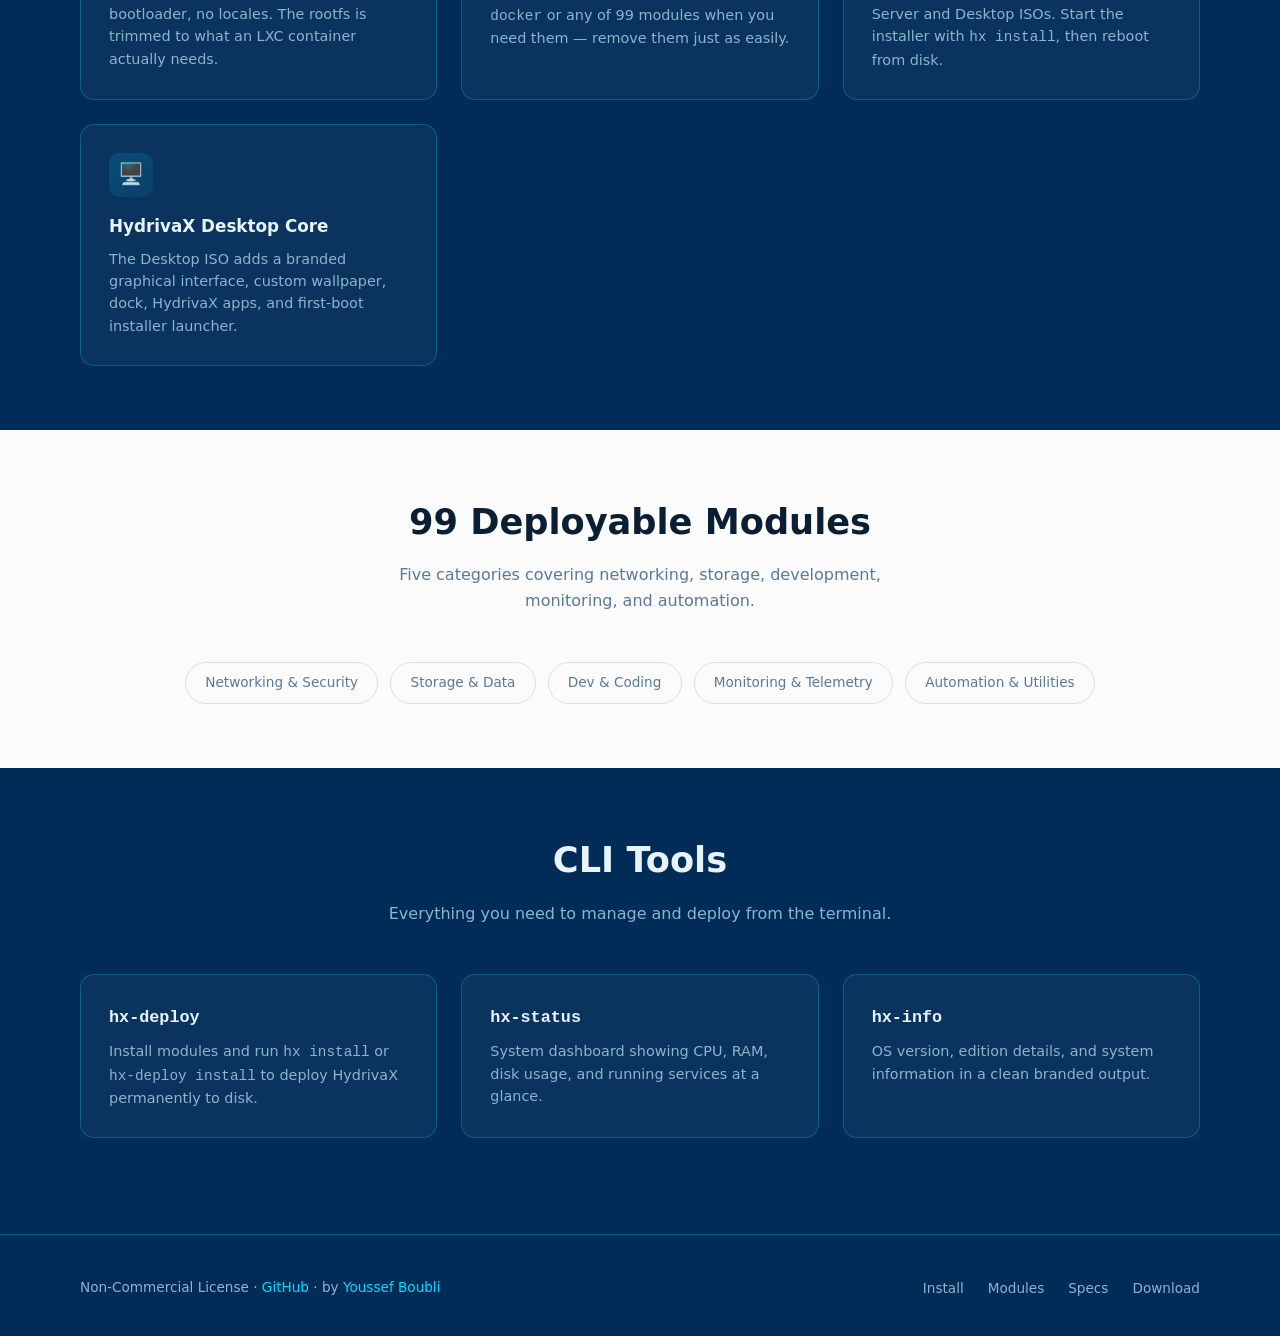
==== commit a29c4695: "docs: implement 3D tilt hover and simulated typing animation on terminal mockup" ====
--- a/docs/index.html
+++ b/docs/index.html
@@ -185,5 +185,6 @@
   </div>
 </footer>
 
+<script src="js/terminal-animate.js"></script>
 </body>
 </html>
--- a/docs/css/styles.css
+++ b/docs/css/styles.css
@@ -428,15 +428,110 @@
   color: var(--text-primary);
   border: 1px solid var(--border-glow);
   border-radius: var(--radius);
-  padding: 1.25rem 1.5rem;
+  padding: 0.85rem 3.5rem 0.85rem 1.1rem; /* Extra right padding prevents text overlapping the copy button */
   overflow-x: auto;
   font-size: 0.85rem;
   line-height: 1.7;
   margin-top: 0.75rem;
-}
-
-.code-block .prompt { color: var(--cyan-bright); }
-.code-block .comment { color: #5a7a94; }
+  white-space: pre-wrap; /* Preserve line breaks and wrap lines naturally */
+}
+
+.code-block .prompt {
+  color: var(--cyan-bright);
+  user-select: none;
+  -webkit-user-select: none;
+  -moz-user-select: none;
+  -ms-user-select: none;
+}
+
+.code-block .comment {
+  color: #5a7a94;
+  user-select: none;
+  -webkit-user-select: none;
+  -moz-user-select: none;
+  -ms-user-select: none;
+}
+
+/* ── Code block wrapper and copy button styles ── */
+.code-block-wrapper {
+  position: relative;
+}
+
+.code-block-label {
+  font-size: 0.8rem;
+  color: var(--text-muted);
+  font-weight: 600;
+  margin-top: 0.85rem;
+  margin-bottom: 0.25rem;
+  letter-spacing: 0.03em;
+  text-transform: uppercase;
+  font-family: var(--font-sans);
+}
+
+.copy-btn {
+  position: absolute;
+  top: 0.5rem;
+  right: 0.5rem;
+  background: rgba(255, 255, 255, 0.07);
+  border: 1px solid rgba(255, 255, 255, 0.15);
+  border-radius: 6px;
+  color: rgba(255, 255, 255, 0.85);
+  cursor: pointer;
+  padding: 0.25rem 0.5rem;
+  font-size: 0.7rem;
+  font-weight: 600;
+  display: flex;
+  align-items: center;
+  gap: 0.3rem;
+  transition: all 0.15s ease-in-out;
+  z-index: 5;
+  font-family: var(--font-sans);
+}
+
+.copy-btn:hover {
+  background: var(--cyan-bright);
+  color: var(--navy-deep) !important;
+  border-color: var(--cyan-bright);
+}
+
+.copy-btn.copied {
+  background: rgba(40, 200, 64, 0.15);
+  border-color: #28c840;
+  color: #28c840;
+}
+
+.code-block-mini {
+  display: block;
+  margin-top: 0.5rem;
+  font-size: 0.72rem;
+  background: #0a1628;
+  border: 1px solid var(--border-glow);
+  padding: 0.45rem 3.5rem 0.45rem 0.6rem; /* Extra right padding to avoid overlap with copy button */
+  border-radius: 6px;
+  word-break: break-all;
+  color: var(--text-primary);
+  font-family: var(--font-mono);
+}
+
+/* ── Terminal Animation Styles ── */
+.terminal-cursor {
+  display: inline-block;
+  width: 8px;
+  height: 15px;
+  background: var(--cyan-bright);
+  margin-left: 5px;
+  animation: cursor-blink 0.8s infinite;
+  vertical-align: middle;
+}
+
+@keyframes cursor-blink {
+  0%, 49% { background: var(--cyan-bright); }
+  50%, 100% { background: transparent; }
+}
+
+.terminal-ascii, .terminal-subtitle, .terminal-status, .terminal-command {
+  transition: opacity 0.45s ease-out, transform 0.45s ease-out;
+}
 
 /* ── Modules ── */
 .module-search {
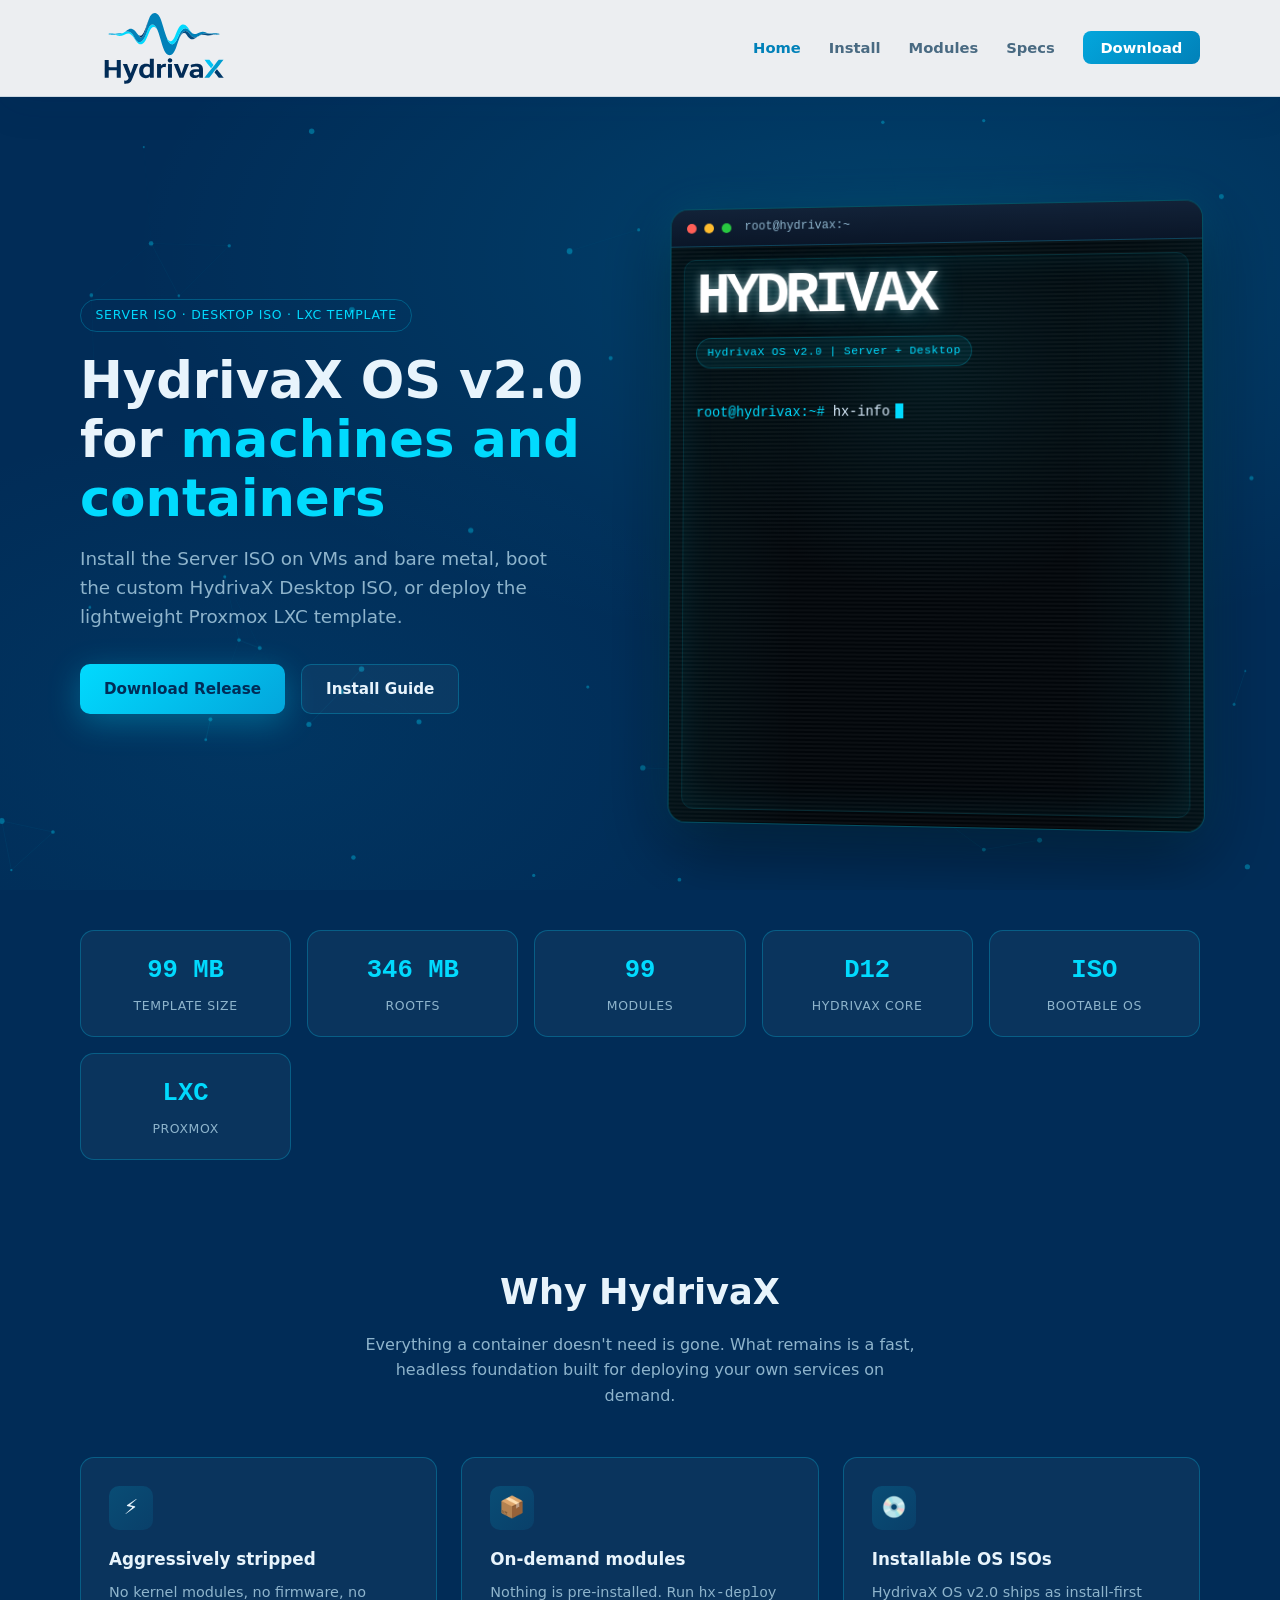
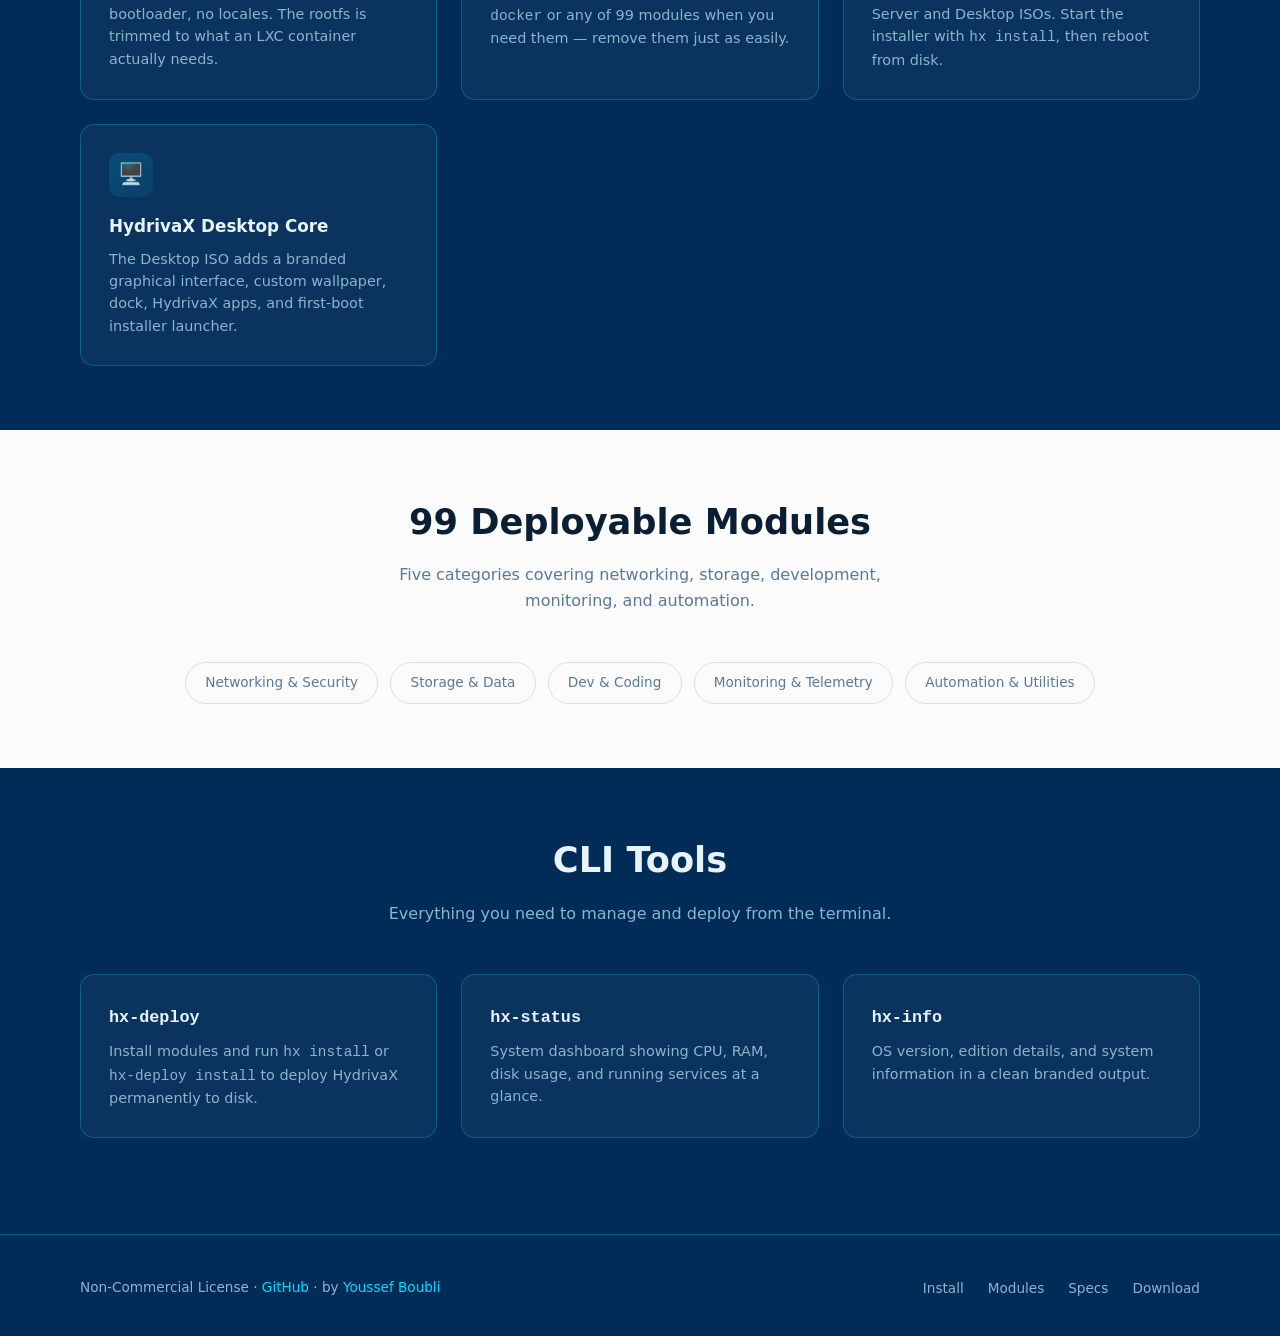
==== commit b26c4488: "docs: implement interactive canvas particle network background in hero section" ====
--- a/docs/index.html
+++ b/docs/index.html
@@ -30,6 +30,7 @@
 </nav>
 
 <section class="hero">
+  <canvas id="hero-particles"></canvas>
   <div class="container hero-grid">
     <div class="hero-content">
       <span class="hero-badge">Server ISO · Desktop ISO · LXC Template</span>
--- a/docs/css/styles.css
+++ b/docs/css/styles.css
@@ -116,6 +116,22 @@
   position: relative;
   padding: 5.6rem 0 4rem;
   overflow: hidden;
+  z-index: 2;
+}
+
+.hero .container {
+  position: relative;
+  z-index: 3;
+}
+
+#hero-particles {
+  position: absolute;
+  top: 0;
+  left: 0;
+  width: 100%;
+  height: 100%;
+  z-index: 1;
+  pointer-events: none;
 }
 
 .hero::before {
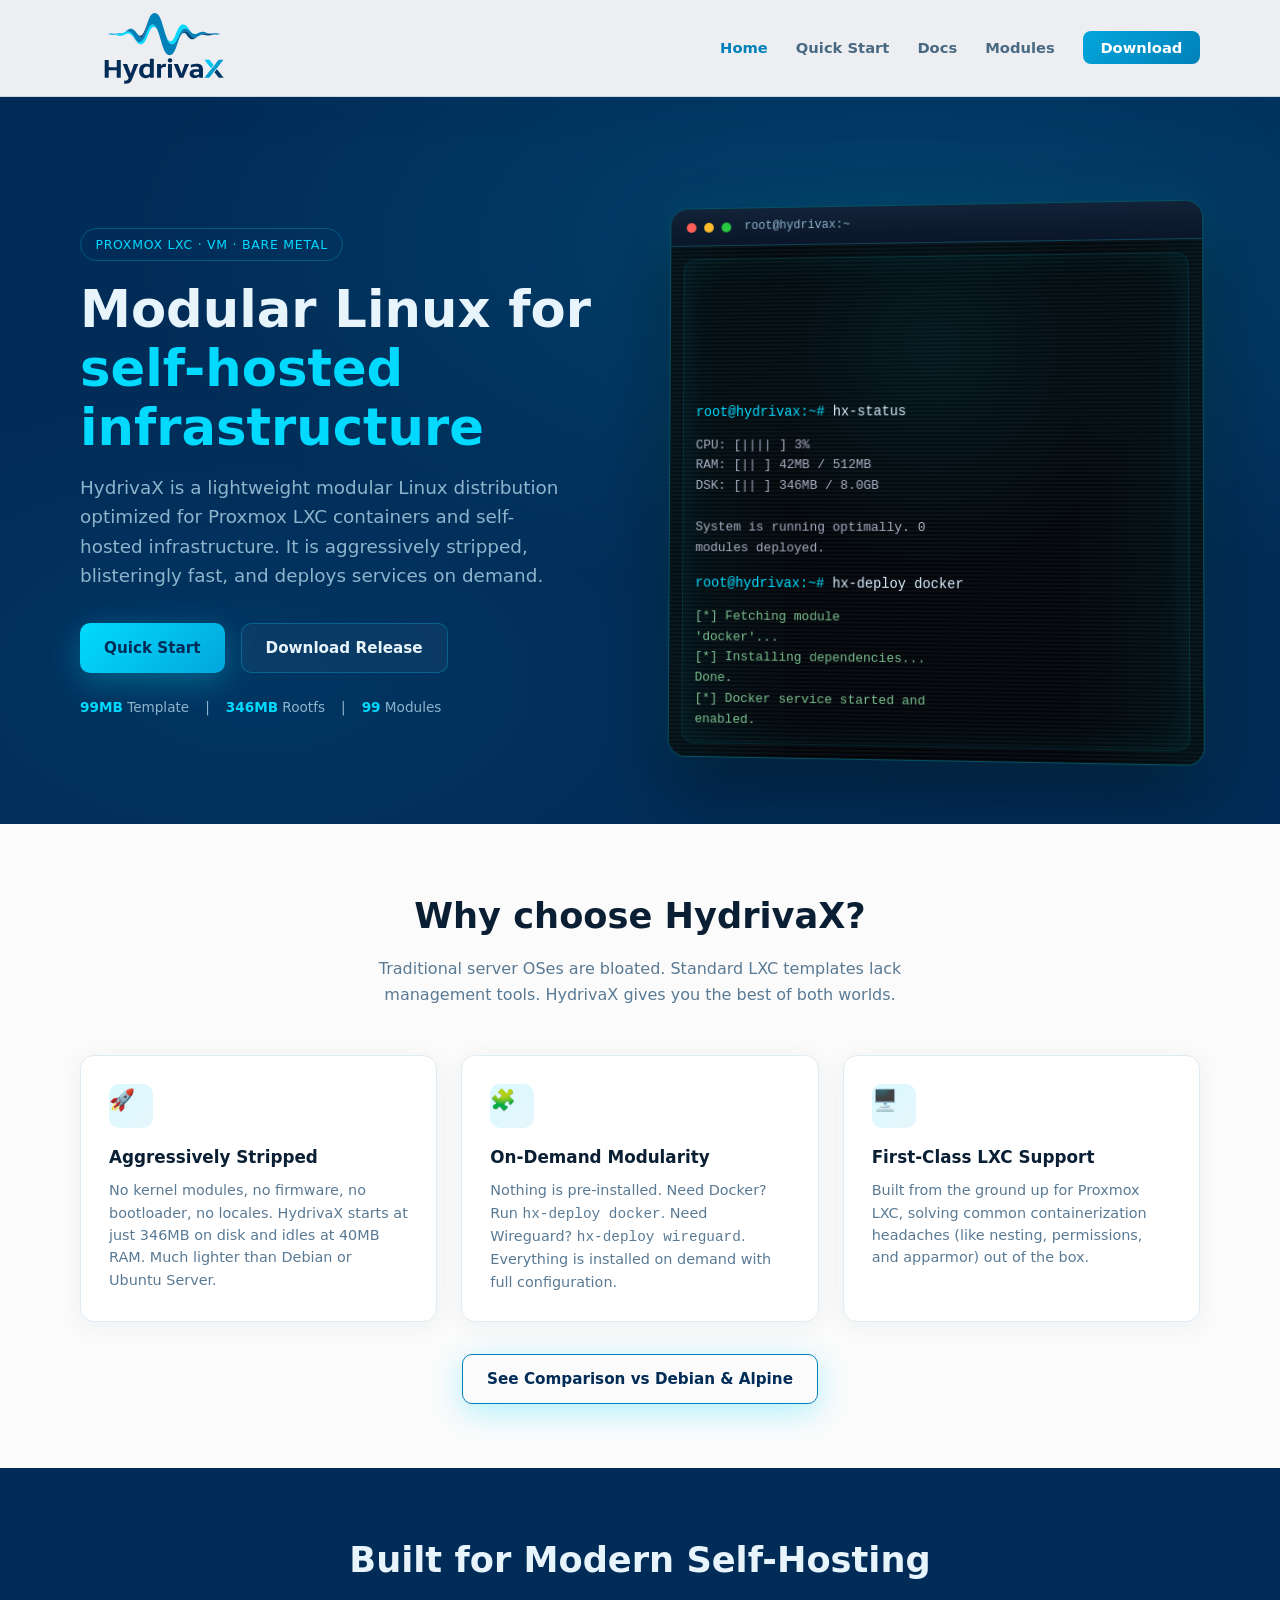
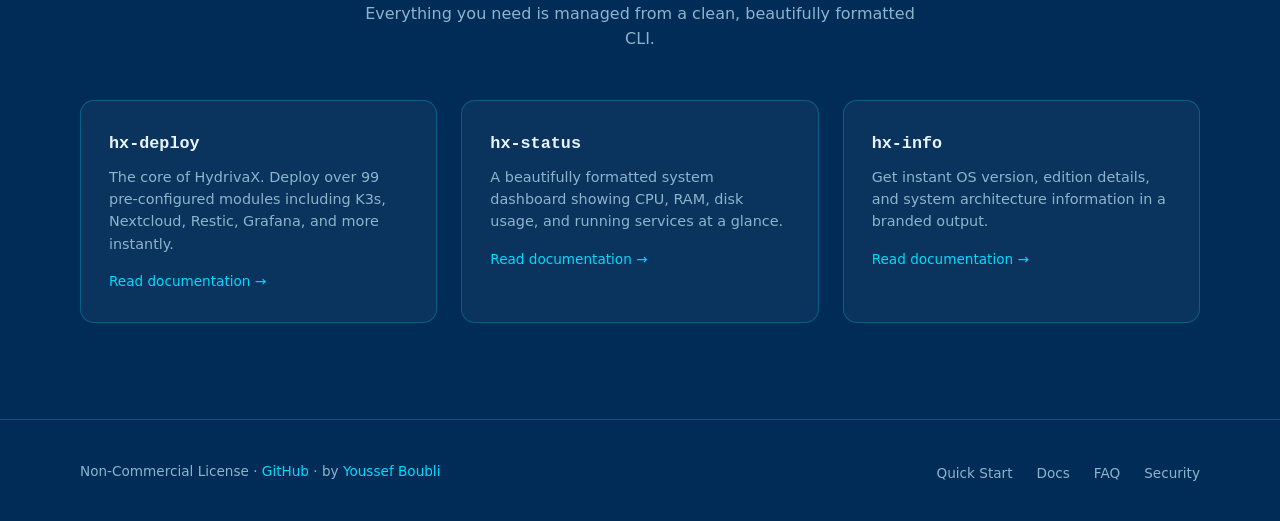
==== commit 295aaf09: "docs: complete structural rewrite and redesign of documentation" ====
--- a/docs/index.html
+++ b/docs/index.html
@@ -3,10 +3,10 @@
 <head>
   <meta charset="UTF-8">
   <meta name="viewport" content="width=device-width, initial-scale=1.0">
-  <title>HydrivaX — Lightweight Server, Desktop, and LXC Infrastructure OS</title>
-  <meta name="description" content="HydrivaX OS v2.0 ships as installable Server and Desktop ISOs plus a Proxmox LXC template.">
+  <title>HydrivaX — Lightweight Modular OS</title>
+  <meta name="description" content="HydrivaX is a lightweight modular Linux distribution optimized for Proxmox LXC containers and self-hosted infrastructure.">
   <meta property="og:title" content="HydrivaX">
-  <meta property="og:description" content="Installable HydrivaX OS v2.0 Server/Desktop ISOs and lightweight Proxmox LXC template.">
+  <meta property="og:description" content="HydrivaX is a lightweight modular Linux distribution optimized for Proxmox LXC containers and self-hosted infrastructure.">
   <meta property="og:image" content="assets/images/og-image.svg">
   <link rel="icon" href="assets/images/favicon.svg" type="image/svg+xml">
   <link rel="stylesheet" href="css/styles.css">
@@ -21,9 +21,9 @@
     <button class="nav-toggle" aria-label="Menu" onclick="document.querySelector('.nav-links').classList.toggle('open')">☰</button>
     <ul class="nav-links">
       <li><a href="index.html" class="active">Home</a></li>
-      <li><a href="install.html">Install</a></li>
+      <li><a href="quickstart.html">Quick Start</a></li>
+      <li><a href="install.html">Docs</a></li>
       <li><a href="modules.html">Modules</a></li>
-      <li><a href="specs.html">Specs</a></li>
       <li><a href="download.html" class="nav-cta">Download</a></li>
     </ul>
   </div>
@@ -33,12 +33,19 @@
   <canvas id="hero-particles"></canvas>
   <div class="container hero-grid">
     <div class="hero-content">
-      <span class="hero-badge">Server ISO · Desktop ISO · LXC Template</span>
-      <h1>HydrivaX OS v2.0 for <span>machines and containers</span></h1>
-      <p class="hero-tagline">Install the Server ISO on VMs and bare metal, boot the custom HydrivaX Desktop ISO, or deploy the lightweight Proxmox LXC template.</p>
+      <span class="hero-badge">Proxmox LXC · VM · Bare Metal</span>
+      <h1>Modular Linux for <span>self-hosted infrastructure</span></h1>
+      <p class="hero-tagline">HydrivaX is a lightweight modular Linux distribution optimized for Proxmox LXC containers and self-hosted infrastructure. It is aggressively stripped, blisteringly fast, and deploys services on demand.</p>
       <div class="hero-actions">
-        <a href="download.html" class="btn btn-primary">Download Release</a>
-        <a href="install.html" class="btn btn-ghost">Install Guide</a>
+        <a href="quickstart.html" class="btn btn-primary">Quick Start</a>
+        <a href="download.html" class="btn btn-ghost">Download Release</a>
+      </div>
+      <div style="margin-top: 1.5rem; color: var(--text-muted); font-size: 0.85rem; display: flex; gap: 1rem; align-items: center;">
+        <span><strong style="color:var(--cyan-bright)">99MB</strong> Template</span>
+        <span>|</span>
+        <span><strong style="color:var(--cyan-bright)">346MB</strong> Rootfs</span>
+        <span>|</span>
+        <span><strong style="color:var(--cyan-bright)">99</strong> Modules</span>
       </div>
     </div>
     <div class="hero-visual cli-showcase terminal-frame hero-terminal">
@@ -49,87 +56,25 @@
       <div class="terminal-screen">
         <div class="terminal-content" aria-label="HydrivaX CLI preview">
           <div class="terminal-ascii">HYDRIVAX</div>
-          <div class="terminal-subtitle">HydrivaX OS v2.0 | Server + Desktop</div>
+          <div class="terminal-subtitle">HydrivaX OS v2.0 | Modular Infrastructure</div>
 
-          <div class="terminal-command"><span>root@hydrivax:~#</span> hx-info</div>
-          <div class="terminal-output">
-            <div><span>Core Architect</span> Youssef Boubli</div>
-            <div><span>Edition</span> Headless CLI</div>
-            <div><span>Base</span> HydrivaX OS v2.0</div>
-            <div><span>Template</span> Proxmox LXC · 99 MB</div>
-            <div><span>Server ISO</span> Installable · 586 MB</div>
-            <div><span>Desktop ISO</span> HydrivaX Desktop Core · 1.1 GB</div>
+          <div class="terminal-command"><span>root@hydrivax:~#</span> hx-status</div>
+          <div class="terminal-output" style="color: #a9adc1; font-family: monospace;">
+            <!-- Placeholder for hx-status screenshot representation -->
+            CPU: [||||      ] 3%<br>
+            RAM: [||        ] 42MB / 512MB<br>
+            DSK: [||        ] 346MB / 8.0GB<br>
+            <br>
+            System is running optimally. 0 modules deployed.
           </div>
 
-          <div class="terminal-command"><span>root@hydrivax:~#</span> hx-deploy list</div>
-          <div class="terminal-modules">
-            <span>wireguard</span>
-            <span>docker</span>
-            <span>grafana</span>
-            <span>nextcloud</span>
-            <span>k3s</span>
-            <span>restic</span>
+          <div class="terminal-command"><span>root@hydrivax:~#</span> hx-deploy docker</div>
+          <div class="terminal-output" style="color: #7bbf8e; font-family: monospace;">
+            [*] Fetching module 'docker'...<br>
+            [*] Installing dependencies... Done.<br>
+            [*] Docker service started and enabled.
           </div>
-          <div class="terminal-status">99 modules available · nothing pre-installed · deploy on demand</div>
         </div>
-      </div>
-    </div>
-  </div>
-</section>
-
-<div class="container stats-bar">
-  <div class="stat-card">
-    <div class="stat-value">99 MB</div>
-    <div class="stat-label">Template Size</div>
-  </div>
-  <div class="stat-card">
-    <div class="stat-value">346 MB</div>
-    <div class="stat-label">Rootfs</div>
-  </div>
-  <div class="stat-card">
-    <div class="stat-value">99</div>
-    <div class="stat-label">Modules</div>
-  </div>
-  <div class="stat-card">
-    <div class="stat-value">D12</div>
-    <div class="stat-label">HydrivaX Core</div>
-  </div>
-  <div class="stat-card">
-    <div class="stat-value">ISO</div>
-    <div class="stat-label">Bootable OS</div>
-  </div>
-  <div class="stat-card">
-    <div class="stat-value">LXC</div>
-    <div class="stat-label">Proxmox</div>
-  </div>
-</div>
-
-<section class="section">
-  <div class="container">
-    <div class="section-header">
-      <h2>Why HydrivaX</h2>
-      <p>Everything a container doesn't need is gone. What remains is a fast, headless foundation built for deploying your own services on demand.</p>
-    </div>
-    <div class="features-grid">
-      <div class="feature-card">
-        <div class="feature-icon">⚡</div>
-        <h3>Aggressively stripped</h3>
-        <p>No kernel modules, no firmware, no bootloader, no locales. The rootfs is trimmed to what an LXC container actually needs.</p>
-      </div>
-      <div class="feature-card">
-        <div class="feature-icon">📦</div>
-        <h3>On-demand modules</h3>
-        <p>Nothing is pre-installed. Run <code>hx-deploy docker</code> or any of 99 modules when you need them — remove them just as easily.</p>
-      </div>
-      <div class="feature-card">
-        <div class="feature-icon">💿</div>
-        <h3>Installable OS ISOs</h3>
-        <p>HydrivaX OS v2.0 ships as install-first Server and Desktop ISOs. Start the installer with <code>hx install</code>, then reboot from disk.</p>
-      </div>
-      <div class="feature-card">
-        <div class="feature-icon">🖥️</div>
-        <h3>HydrivaX Desktop Core</h3>
-        <p>The Desktop ISO adds a branded graphical interface, custom wallpaper, dock, HydrivaX apps, and first-boot installer launcher.</p>
       </div>
     </div>
   </div>
@@ -138,15 +83,28 @@
 <section class="section section-light">
   <div class="container">
     <div class="section-header">
-      <h2>99 Deployable Modules</h2>
-      <p>Five categories covering networking, storage, development, monitoring, and automation.</p>
+      <h2>Why choose HydrivaX?</h2>
+      <p>Traditional server OSes are bloated. Standard LXC templates lack management tools. HydrivaX gives you the best of both worlds.</p>
     </div>
-    <div class="categories">
-      <a href="modules.html#networking" class="category-pill">Networking &amp; Security</a>
-      <a href="modules.html#storage" class="category-pill">Storage &amp; Data</a>
-      <a href="modules.html#dev" class="category-pill">Dev &amp; Coding</a>
-      <a href="modules.html#monitoring" class="category-pill">Monitoring &amp; Telemetry</a>
-      <a href="modules.html#automation" class="category-pill">Automation &amp; Utilities</a>
+    <div class="features-grid">
+      <div class="feature-card">
+        <div class="feature-icon">🚀</div>
+        <h3>Aggressively Stripped</h3>
+        <p>No kernel modules, no firmware, no bootloader, no locales. HydrivaX starts at just 346MB on disk and idles at 40MB RAM. Much lighter than Debian or Ubuntu Server.</p>
+      </div>
+      <div class="feature-card">
+        <div class="feature-icon">🧩</div>
+        <h3>On-Demand Modularity</h3>
+        <p>Nothing is pre-installed. Need Docker? Run <code>hx-deploy docker</code>. Need Wireguard? <code>hx-deploy wireguard</code>. Everything is installed on demand with full configuration.</p>
+      </div>
+      <div class="feature-card">
+        <div class="feature-icon">🖥️</div>
+        <h3>First-Class LXC Support</h3>
+        <p>Built from the ground up for Proxmox LXC, solving common containerization headaches (like nesting, permissions, and apparmor) out of the box.</p>
+      </div>
+    </div>
+    <div style="text-align: center; margin-top: 2rem;">
+      <a href="compare.html" class="btn btn-primary" style="background: var(--bg-card); color: var(--navy-deep); border: 1px solid var(--blue-accent);">See Comparison vs Debian & Alpine</a>
     </div>
   </div>
 </section>
@@ -154,21 +112,24 @@
 <section class="section">
   <div class="container">
     <div class="section-header">
-      <h2>CLI Tools</h2>
-      <p>Everything you need to manage and deploy from the terminal.</p>
+      <h2>Built for Modern Self-Hosting</h2>
+      <p>Everything you need is managed from a clean, beautifully formatted CLI.</p>
     </div>
     <div class="features-grid">
       <div class="feature-card">
         <h3><code>hx-deploy</code></h3>
-        <p>Install modules and run <code>hx install</code> or <code>hx-deploy install</code> to deploy HydrivaX permanently to disk.</p>
+        <p>The core of HydrivaX. Deploy over 99 pre-configured modules including K3s, Nextcloud, Restic, Grafana, and more instantly.</p>
+        <a href="commands.html#hx-deploy" style="color:var(--cyan-bright); font-size:0.85rem; margin-top:1rem; display:inline-block;">Read documentation →</a>
       </div>
       <div class="feature-card">
         <h3><code>hx-status</code></h3>
-        <p>System dashboard showing CPU, RAM, disk usage, and running services at a glance.</p>
+        <p>A beautifully formatted system dashboard showing CPU, RAM, disk usage, and running services at a glance.</p>
+        <a href="commands.html#hx-status" style="color:var(--cyan-bright); font-size:0.85rem; margin-top:1rem; display:inline-block;">Read documentation →</a>
       </div>
       <div class="feature-card">
         <h3><code>hx-info</code></h3>
-        <p>OS version, edition details, and system information in a clean branded output.</p>
+        <p>Get instant OS version, edition details, and system architecture information in a branded output.</p>
+        <a href="commands.html#hx-info" style="color:var(--cyan-bright); font-size:0.85rem; margin-top:1rem; display:inline-block;">Read documentation →</a>
       </div>
     </div>
   </div>
@@ -178,10 +139,10 @@
   <div class="container footer-inner">
     <p>Non-Commercial License · <a href="https://github.com/boubli/HydrivaX">GitHub</a> · by <a href="https://github.com/boubli">Youssef Boubli</a></p>
     <ul class="footer-links">
-      <li><a href="install.html">Install</a></li>
-      <li><a href="modules.html">Modules</a></li>
-      <li><a href="specs.html">Specs</a></li>
-      <li><a href="download.html">Download</a></li>
+      <li><a href="quickstart.html">Quick Start</a></li>
+      <li><a href="install.html">Docs</a></li>
+      <li><a href="faq.html">FAQ</a></li>
+      <li><a href="security.html">Security</a></li>
     </ul>
   </div>
 </footer>
--- a/docs/css/styles.css
+++ b/docs/css/styles.css
@@ -240,6 +240,7 @@
   background: var(--bg-card);
   border: 1px solid var(--border-glow);
   border-radius: var(--radius);
+  transition: all 0.3s ease;
 }
 
 .stat-value {
@@ -298,6 +299,7 @@
 .feature-card {
   padding: 1.75rem;
   background: var(--bg-card);
+  transition: all 0.3s ease;
   border: 1px solid var(--border-glow);
   border-radius: var(--radius);
   transition: border-color 0.2s, transform 0.2s;
@@ -488,26 +490,29 @@
   position: absolute;
   top: 0.5rem;
   right: 0.5rem;
-  background: rgba(255, 255, 255, 0.07);
-  border: 1px solid rgba(255, 255, 255, 0.15);
+  background: #102441;
+  border: 1px solid var(--cyan-deep);
   border-radius: 6px;
-  color: rgba(255, 255, 255, 0.85);
+  color: var(--cyan-bright);
   cursor: pointer;
-  padding: 0.25rem 0.5rem;
-  font-size: 0.7rem;
+  padding: 0.4rem 0.6rem;
+  font-size: 0.75rem;
   font-weight: 600;
   display: flex;
   align-items: center;
-  gap: 0.3rem;
-  transition: all 0.15s ease-in-out;
+  gap: 0.4rem;
+  transition: all 0.2s cubic-bezier(0.4, 0, 0.2, 1);
   z-index: 5;
   font-family: var(--font-sans);
+  box-shadow: 0 2px 8px rgba(0,0,0,0.2);
 }
 
 .copy-btn:hover {
   background: var(--cyan-bright);
-  color: var(--navy-deep) !important;
+  color: #050b14 !important;
   border-color: var(--cyan-bright);
+  transform: translateY(-1px);
+  box-shadow: 0 4px 12px rgba(1, 218, 254, 0.3);
 }
 
 .copy-btn.copied {
@@ -940,6 +945,44 @@
 }
 
 .footer-links a:hover { color: var(--cyan-bright); }
+
+/* ── Creative Animations ── */
+@keyframes floatAnim {
+  0% { transform: translateY(0px); }
+  50% { transform: translateY(-8px); }
+  100% { transform: translateY(0px); }
+}
+
+@keyframes pulseGlow {
+  0% { filter: drop-shadow(0 0 0 rgba(1, 218, 254, 0.5)); }
+  70% { filter: drop-shadow(0 0 15px rgba(1, 218, 254, 0)); }
+  100% { filter: drop-shadow(0 0 0 rgba(1, 218, 254, 0)); }
+}
+
+.hero-visual {
+  animation: floatAnim 6s ease-in-out infinite;
+}
+
+.feature-icon {
+  display: inline-block;
+  animation: floatAnim 4s ease-in-out infinite;
+}
+
+.feature-card:hover {
+  transform: translateY(-5px);
+  box-shadow: 0 8px 24px rgba(1, 218, 254, 0.15);
+  border-color: var(--cyan-bright);
+}
+
+.stat-card:hover {
+  transform: translateY(-4px);
+  box-shadow: 0 6px 16px rgba(1, 218, 254, 0.12);
+  border-color: var(--cyan-bright);
+}
+
+.nav-brand img:hover {
+  animation: pulseGlow 1.5s infinite;
+}
 
 /* ── Responsive ── */
 @media (max-width: 900px) {
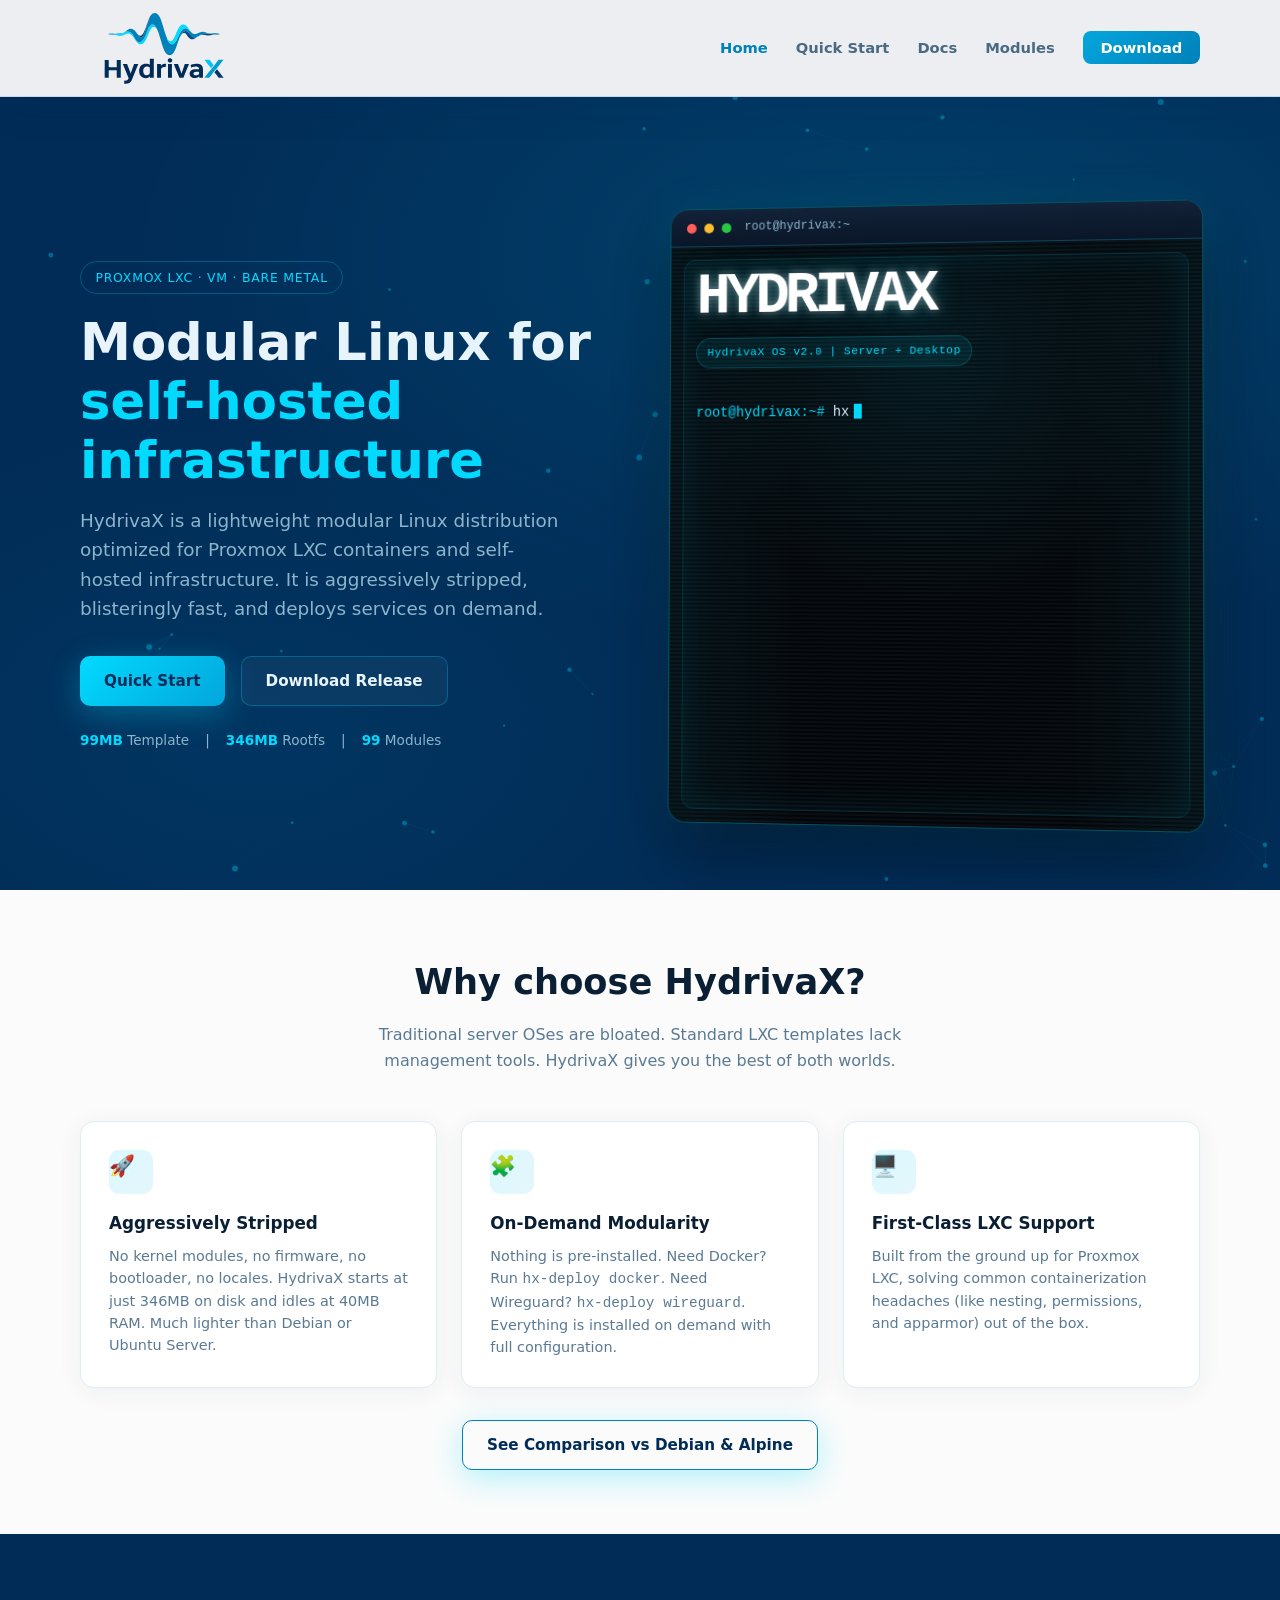
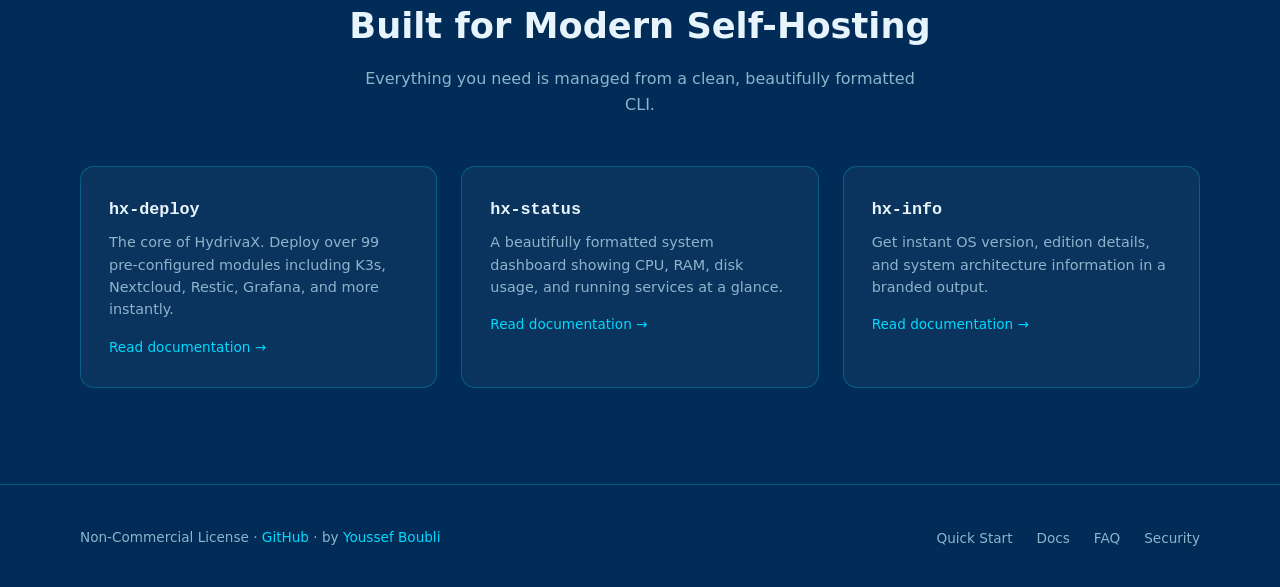
==== commit cf5d5f4e: "fix: restore terminal showcase html to fix javascript crash" ====
--- a/docs/index.html
+++ b/docs/index.html
@@ -56,24 +56,28 @@
       <div class="terminal-screen">
         <div class="terminal-content" aria-label="HydrivaX CLI preview">
           <div class="terminal-ascii">HYDRIVAX</div>
-          <div class="terminal-subtitle">HydrivaX OS v2.0 | Modular Infrastructure</div>
+          <div class="terminal-subtitle">HydrivaX OS v2.0 | Server + Desktop</div>
 
-          <div class="terminal-command"><span>root@hydrivax:~#</span> hx-status</div>
-          <div class="terminal-output" style="color: #a9adc1; font-family: monospace;">
-            <!-- Placeholder for hx-status screenshot representation -->
-            CPU: [||||      ] 3%<br>
-            RAM: [||        ] 42MB / 512MB<br>
-            DSK: [||        ] 346MB / 8.0GB<br>
-            <br>
-            System is running optimally. 0 modules deployed.
+          <div class="terminal-command"><span>root@hydrivax:~#</span> hx-info</div>
+          <div class="terminal-output">
+            <div><span>Core Architect</span> Youssef Boubli</div>
+            <div><span>Edition</span> Headless CLI</div>
+            <div><span>Base</span> HydrivaX OS v2.0</div>
+            <div><span>Template</span> Proxmox LXC · 99 MB</div>
+            <div><span>Server ISO</span> Installable · 586 MB</div>
+            <div><span>Desktop ISO</span> HydrivaX Desktop Core · 1.1 GB</div>
           </div>
 
-          <div class="terminal-command"><span>root@hydrivax:~#</span> hx-deploy docker</div>
-          <div class="terminal-output" style="color: #7bbf8e; font-family: monospace;">
-            [*] Fetching module 'docker'...<br>
-            [*] Installing dependencies... Done.<br>
-            [*] Docker service started and enabled.
+          <div class="terminal-command"><span>root@hydrivax:~#</span> hx-deploy list</div>
+          <div class="terminal-modules">
+            <span>wireguard</span>
+            <span>docker</span>
+            <span>grafana</span>
+            <span>nextcloud</span>
+            <span>k3s</span>
+            <span>restic</span>
           </div>
+          <div class="terminal-status">99 modules available · nothing pre-installed · deploy on demand</div>
         </div>
       </div>
     </div>
